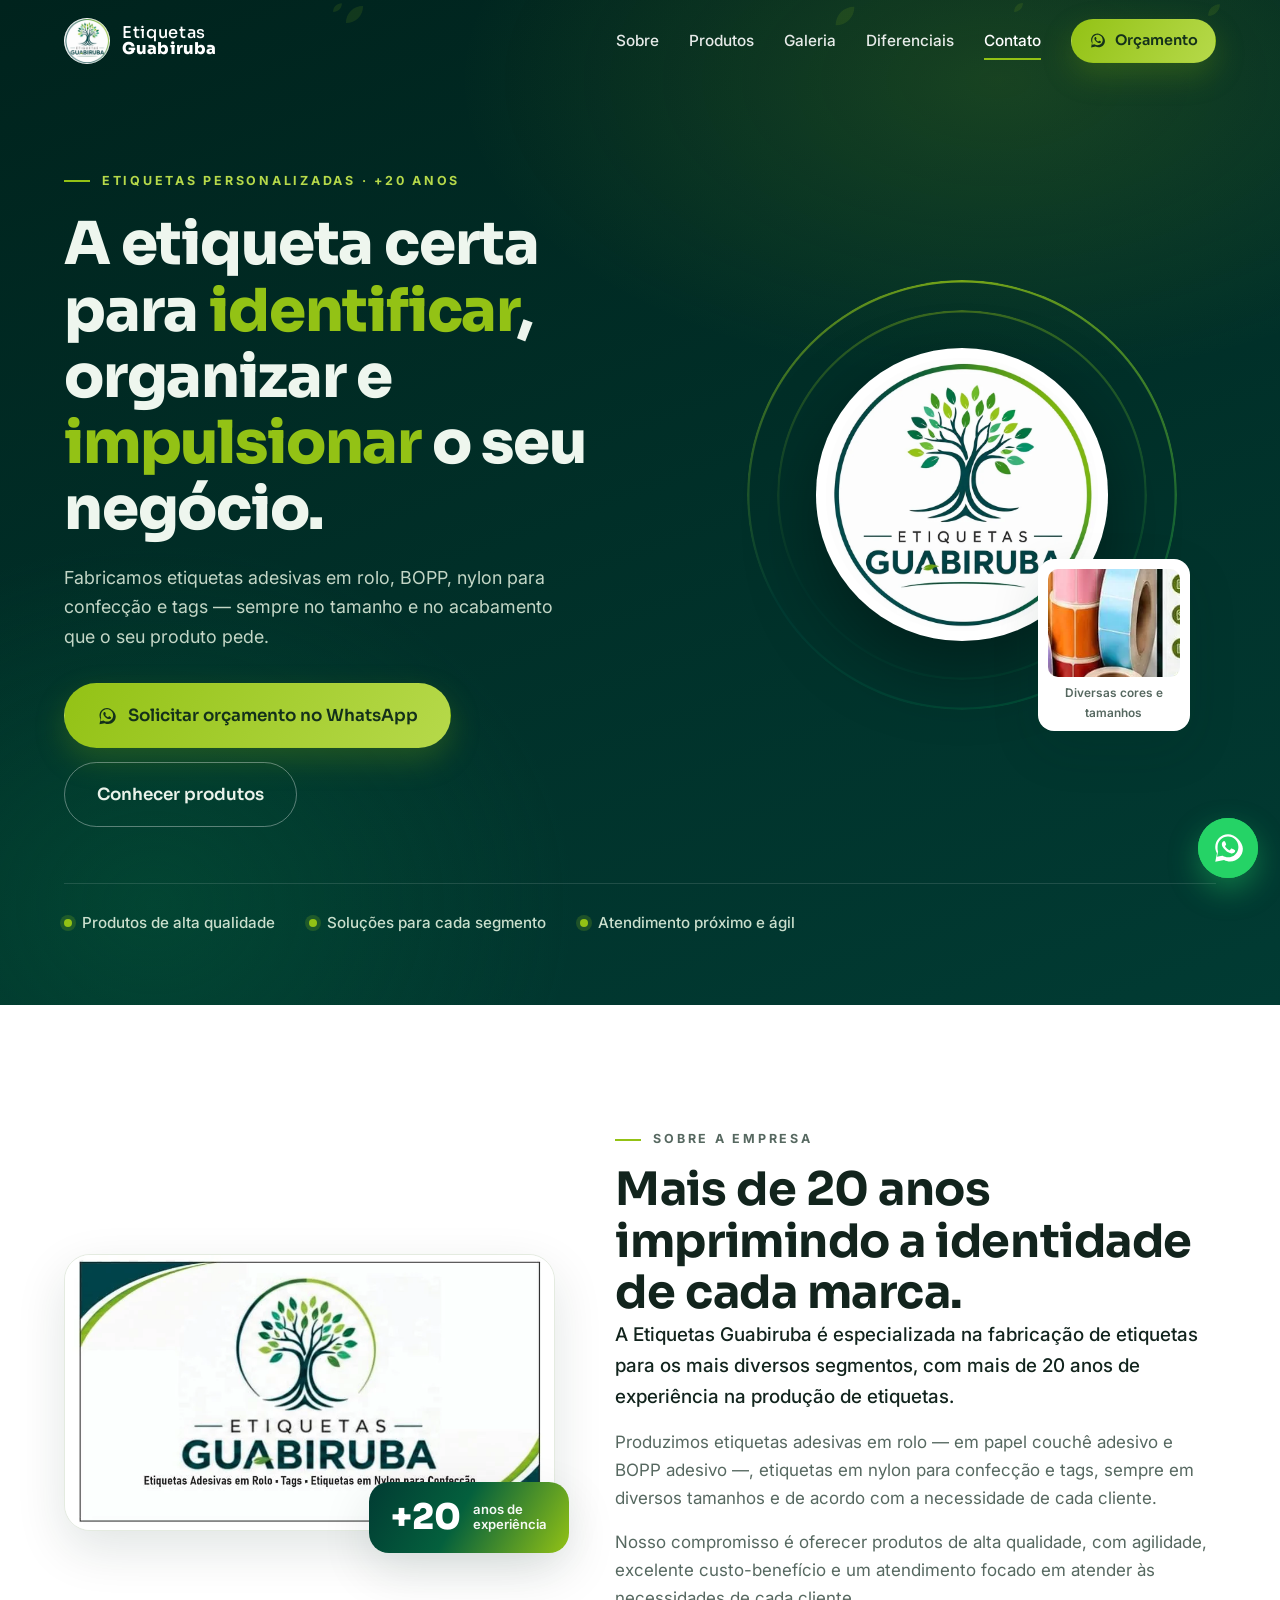
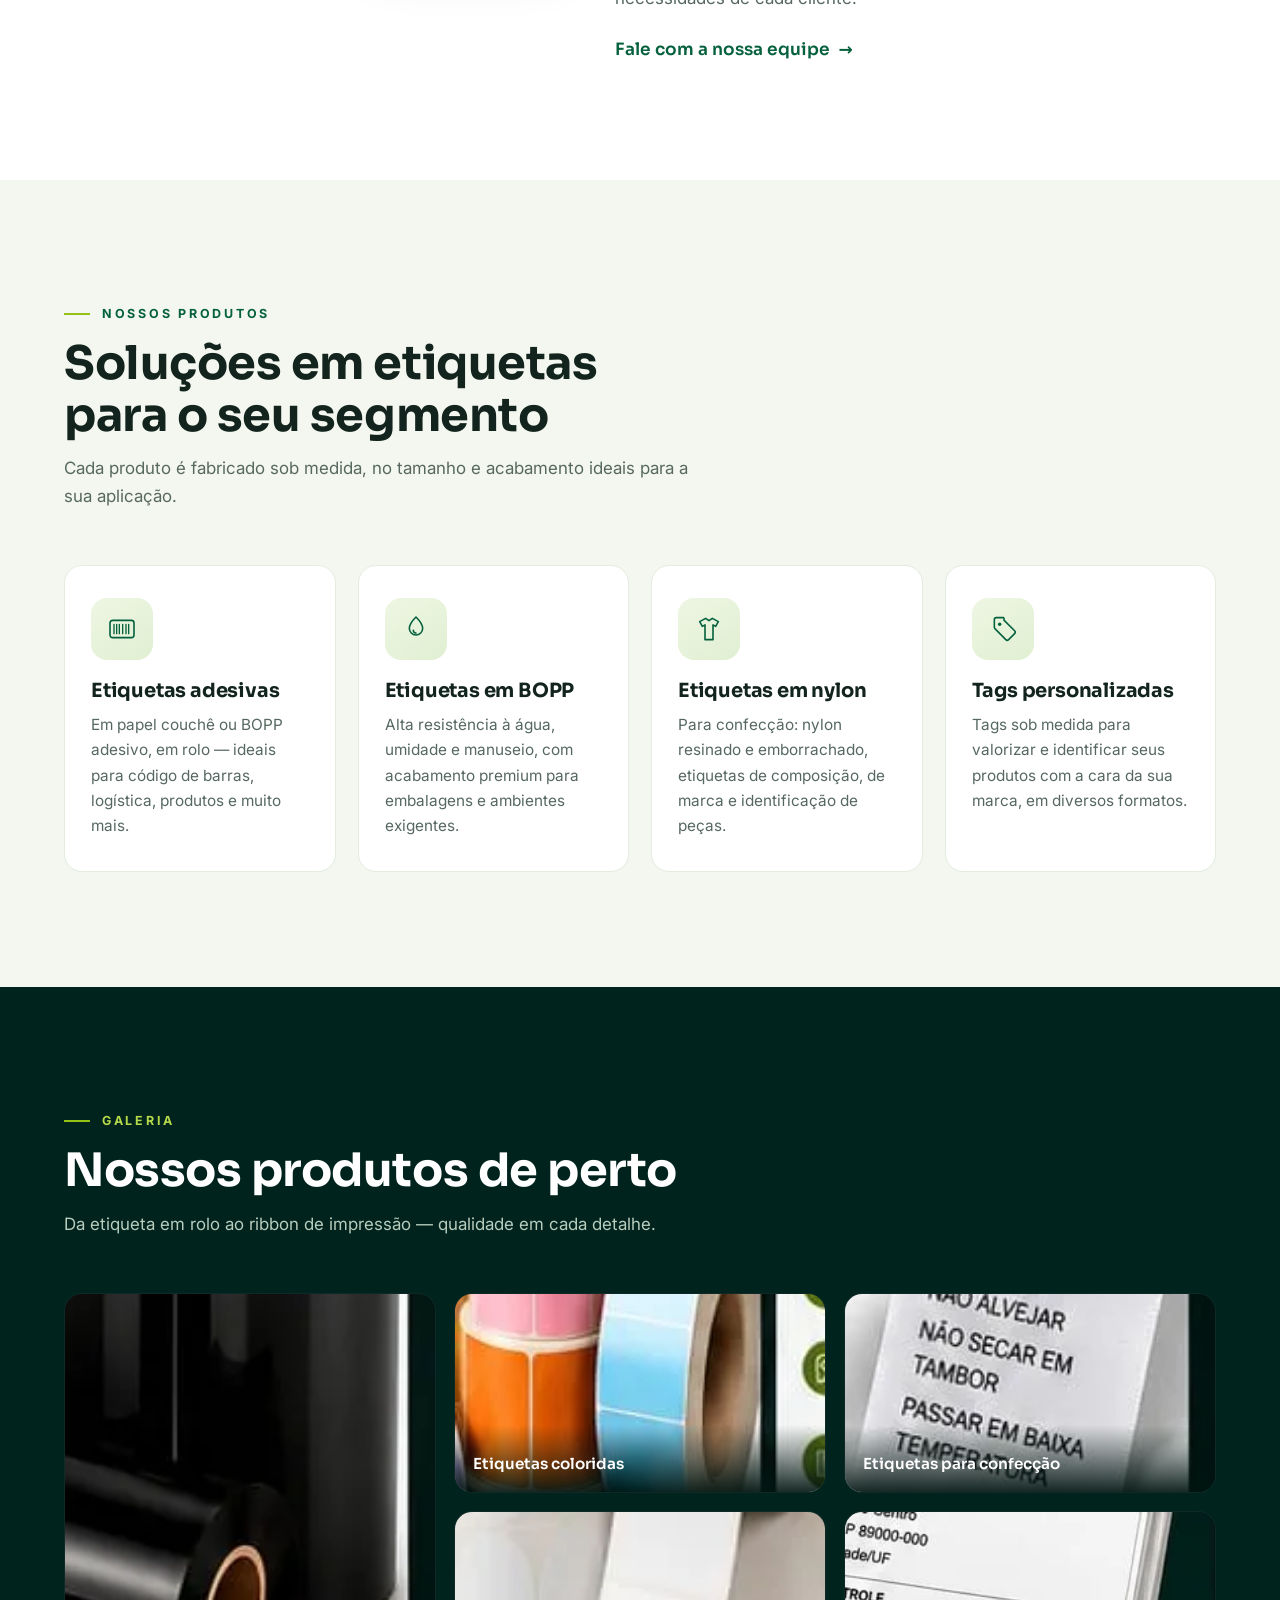
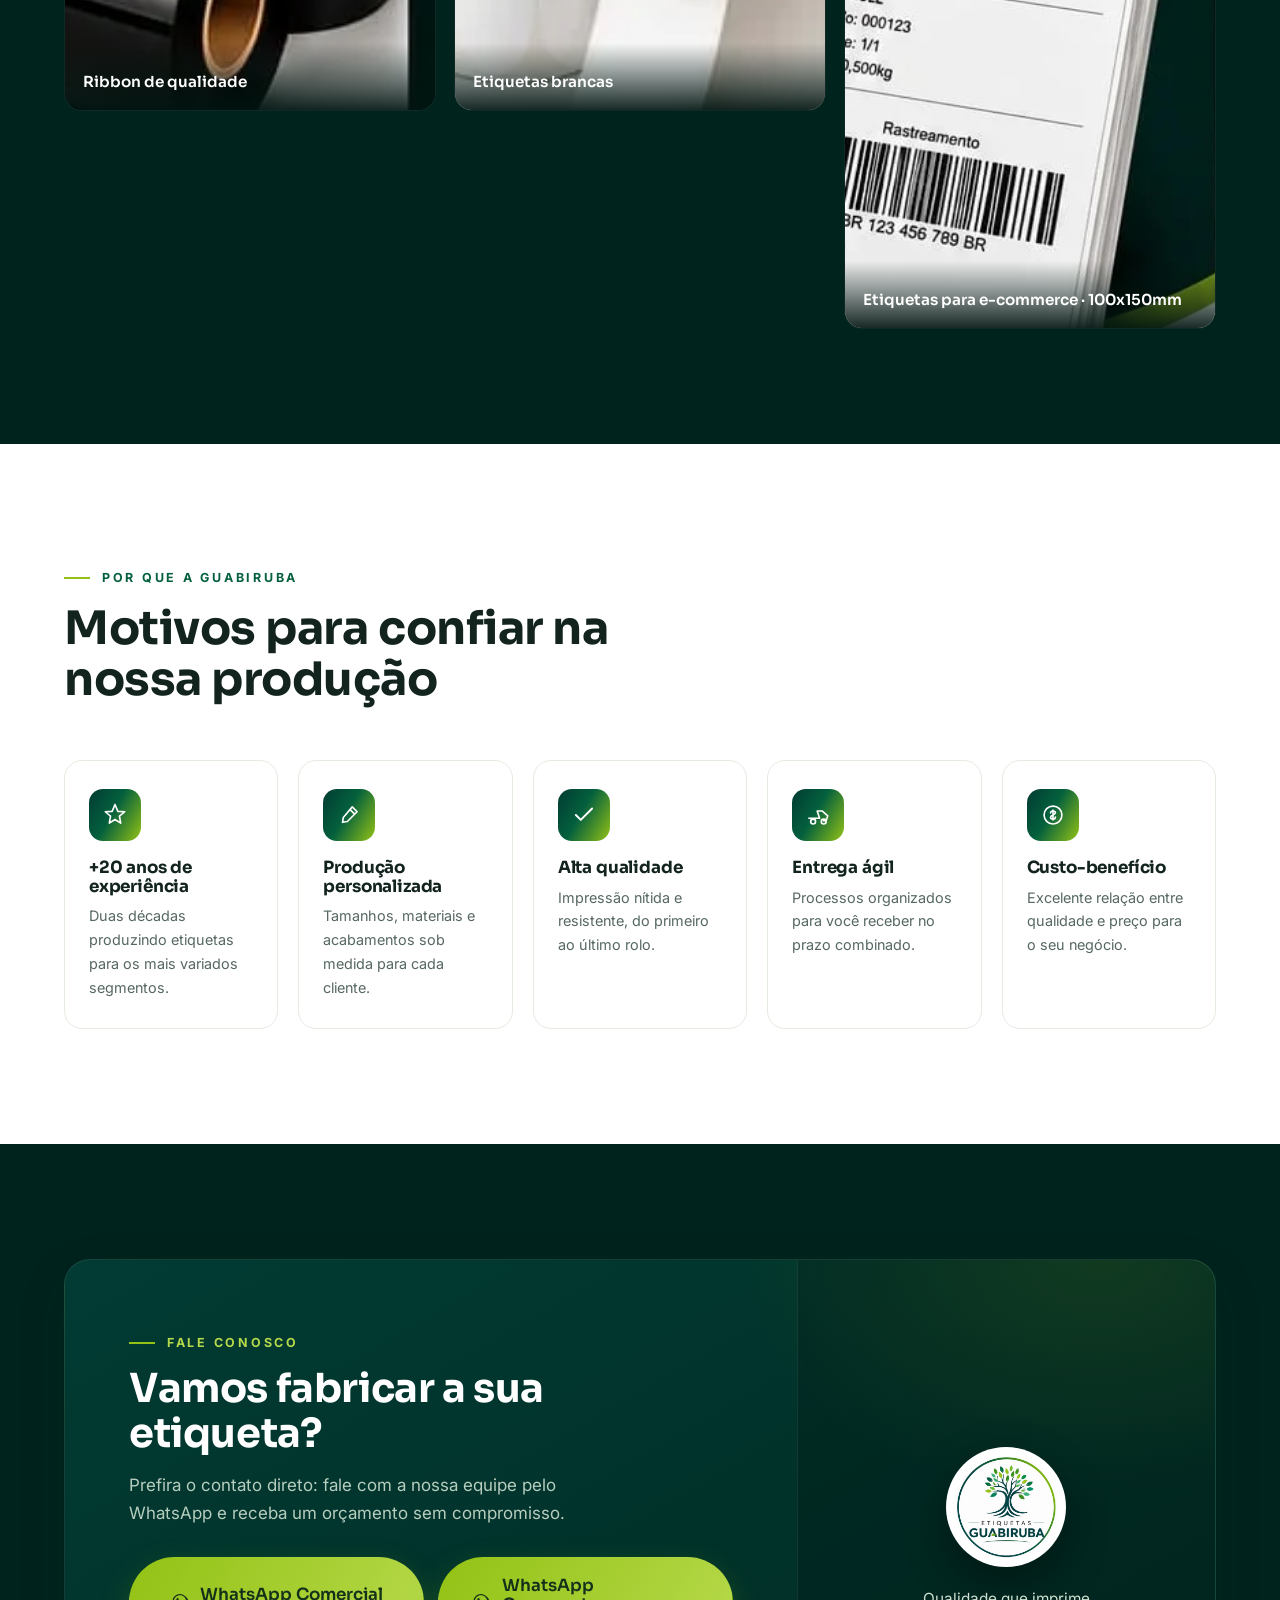
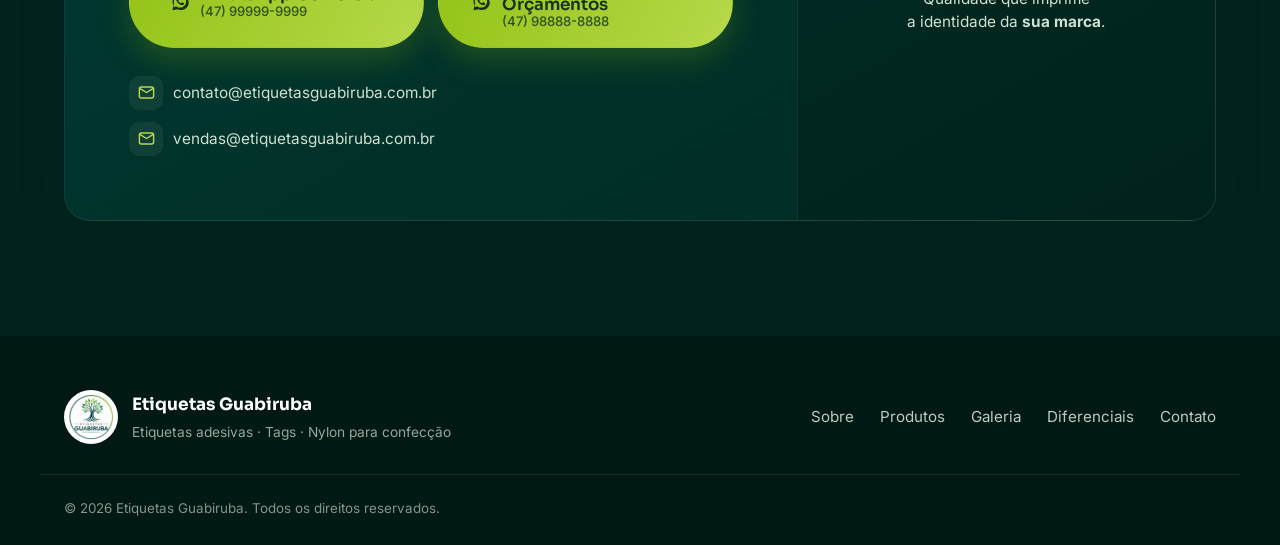
==== index.html @ 3a96522f "Add files via upload" ====
<!DOCTYPE html>
<html lang="pt-BR">
<head>
  <meta charset="UTF-8" />
  <meta name="viewport" content="width=device-width, initial-scale=1.0" />

  <!-- ===================== SEO ===================== -->
  <title>Etiquetas Guabiruba | Etiquetas Adesivas, BOPP, Nylon e Tags Personalizadas</title>
  <meta name="description" content="Fábrica de etiquetas com mais de 20 anos de experiência. Etiquetas adesivas em rolo, BOPP, nylon para confecção e tags personalizadas, sob medida para o seu segmento. Peça seu orçamento pelo WhatsApp." />
  <meta name="keywords" content="etiquetas adesivas, etiquetas em rolo, etiquetas BOPP, etiquetas em nylon, etiquetas para confecção, tags personalizadas, etiquetas personalizadas, ribbon, código de barras, etiquetas Guabiruba, Santa Catarina" />
  <meta name="author" content="Etiquetas Guabiruba" />
  <meta name="robots" content="index, follow" />
  <meta name="theme-color" content="#00231d" />

  <!-- Troque pelo domínio real ao publicar -->
  <link rel="canonical" href="https://www.etiquetasguabiruba.com.br/" />

  <!-- ===================== Favicon ===================== -->
  <link rel="icon" type="image/png" sizes="32x32" href="assets/favicon-32.png" />
  <link rel="icon" type="image/x-icon" href="assets/logo-circular.jpg" />
  <link rel="apple-touch-icon" href="assets/apple-touch-icon.png" />

  <!-- ===================== Open Graph (Facebook / WhatsApp) ===================== -->
  <meta property="og:type" content="website" />
  <meta property="og:site_name" content="Etiquetas Guabiruba" />
  <meta property="og:locale" content="pt_BR" />
  <meta property="og:url" content="https://www.etiquetasguabiruba.com.br/" />
  <meta property="og:title" content="Etiquetas Guabiruba | Etiquetas sob medida" />
  <meta property="og:description" content="Etiquetas para identificar, organizar e impulsionar o seu negócio. Mais de 20 anos de experiência." />
  <meta property="og:image" content="https://www.etiquetasguabiruba.com.br/assets/logo-circular.jpg" />
  <meta property="og:image:alt" content="Logo da Etiquetas Guabiruba" />

  <!-- ===================== Twitter Card ===================== -->
  <meta name="twitter:card" content="summary_large_image" />
  <meta name="twitter:title" content="Etiquetas Guabiruba" />
  <meta name="twitter:description" content="Etiquetas sob medida para identificar, organizar e impulsionar o seu negócio." />
  <meta name="twitter:image" content="https://www.etiquetasguabiruba.com.br/assets/logo-circular.jpg" />

  <!-- ===================== Fontes (só os pesos usados) ===================== -->
  <link rel="preconnect" href="https://fonts.googleapis.com" />
  <link rel="preconnect" href="https://fonts.gstatic.com" crossorigin />
  <link href="https://fonts.googleapis.com/css2?family=Sora:wght@500;600;700;800&family=Inter:wght@400;500;600;700&display=swap" rel="stylesheet" />

  <link rel="stylesheet" href="css/styles.css" />
</head>

<body>
  <a href="#inicio" class="skip-link">Pular para o conteúdo</a>

  <!-- ============================ CABEÇALHO ============================ -->
  <header class="site-header" id="header">
    <div class="container header__inner">
      <a href="#inicio" class="brand" aria-label="Etiquetas Guabiruba — início">
        <img src="assets/logo-circular.webp" alt="Logo da Etiquetas Guabiruba" class="brand__mark" width="46" height="46" />
        <span class="brand__name">Etiquetas<strong>Guabiruba</strong></span>
      </a>

      <nav class="nav" id="nav" aria-label="Navegação principal">
        <a href="#sobre" class="nav__link">Sobre</a>
        <a href="#produtos" class="nav__link">Produtos</a>
        <a href="#galeria" class="nav__link">Galeria</a>
        <a href="#diferenciais" class="nav__link">Diferenciais</a>
        <a href="#contato" class="nav__link">Contato</a>
        <a href="#contato" class="btn btn--sm btn--primary js-wa">
          <span class="btn__icon" aria-hidden="true"></span> Orçamento
        </a>
      </nav>

      <button class="menu-toggle" id="menuToggle" aria-label="Abrir menu" aria-expanded="false" aria-controls="nav">
        <span></span><span></span><span></span>
      </button>
    </div>
  </header>

  <div class="nav-backdrop" id="navBackdrop"></div>

  <!-- ============================ CONTEÚDO ============================ -->
  <main id="inicio">

    <!-- ---------- 1. HERO ---------- -->
    <section class="hero" aria-label="Apresentação">
      <div class="hero__leaves" id="heroLeaves" aria-hidden="true"></div>

      <div class="container hero__inner">
        <div class="hero__content reveal">
          <p class="eyebrow eyebrow--light">Etiquetas personalizadas &middot; +20 anos</p>
          <h1 class="hero__title">
            A etiqueta certa para <span class="tx-lime">identificar</span>,
            organizar e <span class="tx-lime">impulsionar</span> o seu negócio.
          </h1>
          <p class="hero__text">
            Fabricamos etiquetas adesivas em rolo, BOPP, nylon para confecção e
            tags — sempre no tamanho e no acabamento que o seu produto pede.
          </p>
          <div class="hero__actions">
            <a href="#contato" class="btn btn--primary btn--lg js-wa">
              <span class="btn__icon" aria-hidden="true"></span>
              Solicitar orçamento no WhatsApp
            </a>
            <a href="#produtos" class="btn btn--ghost btn--lg">Conhecer produtos</a>
          </div>
        </div>

        <div class="hero__visual reveal" data-reveal-delay="120">
          <div class="ring-stage">
            <span class="ring ring--1" aria-hidden="true"></span>
            <span class="ring ring--2" aria-hidden="true"></span>
            <img src="assets/logo-circular.webp" alt="Marca Etiquetas Guabiruba" class="ring-stage__logo"
                 width="800" height="800" fetchpriority="high" decoding="async" />
            <figure class="float-card">
              <img src="assets/hero-destaque.webp" alt="Rolos de etiquetas coloridas fabricadas pela Etiquetas Guabiruba"
                   width="172" height="330" decoding="async" />
              <figcaption>Diversas cores e tamanhos</figcaption>
            </figure>
          </div>
        </div>
      </div>

      <div class="container">
        <ul class="trust reveal">
          <li class="trust__item"><span class="trust__dot"></span> Produtos de alta qualidade</li>
          <li class="trust__item"><span class="trust__dot"></span> Soluções para cada segmento</li>
          <li class="trust__item"><span class="trust__dot"></span> Atendimento próximo e ágil</li>
        </ul>
      </div>
    </section>


    <!-- ---------- 2. SOBRE ---------- -->
    <section class="section section--light" id="sobre" aria-labelledby="sobre-titulo">
      <div class="container about">
        <div class="about__media reveal">
          <img src="assets/logo-horizontal.webp" alt="Etiquetas Guabiruba — etiquetas adesivas, tags e nylon para confecção"
               class="about__logo" width="855" height="480" loading="lazy" decoding="async" />
          <div class="about__badge">
            <span class="about__badge-num">+20</span>
            <span class="about__badge-label">anos de<br>experiência</span>
          </div>
        </div>

        <div class="about__content reveal" data-reveal-delay="120">
          <p class="eyebrow">Sobre a empresa</p>
          <h2 class="section__title" id="sobre-titulo">Mais de 20 anos imprimindo a identidade de cada marca.</h2>
          <p class="about__lead">
            A Etiquetas Guabiruba é especializada na fabricação de etiquetas para os
            mais diversos segmentos, com mais de 20 anos de experiência na produção de etiquetas.
          </p>
          <p>
            Produzimos etiquetas adesivas em rolo — em papel couchê adesivo e BOPP
            adesivo —, etiquetas em nylon para confecção e tags, sempre em diversos
            tamanhos e de acordo com a necessidade de cada cliente.
          </p>
          <p>
            Nosso compromisso é oferecer produtos de alta qualidade, com agilidade,
            excelente custo-benefício e um atendimento focado em atender às
            necessidades de cada cliente.
          </p>
          <a href="#contato" class="link-arrow js-wa">
            Fale com a nossa equipe <span aria-hidden="true">&rarr;</span>
          </a>
        </div>
      </div>
    </section>


    <!-- ---------- 3. PRODUTOS ---------- -->
    <section class="section section--cream" id="produtos" aria-labelledby="produtos-titulo">
      <div class="container">
        <header class="section__head reveal">
          <p class="eyebrow">Nossos produtos</p>
          <h2 class="section__title" id="produtos-titulo">Soluções em etiquetas para o seu segmento</h2>
          <p class="section__sub">Cada produto é fabricado sob medida, no tamanho e acabamento ideais para a sua aplicação.</p>
        </header>

        <div class="cards">
          <article class="card reveal">
            <div class="card__icon">
              <svg viewBox="0 0 48 48" fill="none" aria-hidden="true">
                <rect x="6" y="11" width="36" height="26" rx="4" stroke="currentColor" stroke-width="2.4"/>
                <path d="M12 17v14M16 17v14M20 17v14M25 17v14M30 17v14M34 17v14" stroke="currentColor" stroke-width="2" stroke-linecap="round"/>
              </svg>
            </div>
            <h3 class="card__title">Etiquetas adesivas</h3>
            <p class="card__text">Em papel couchê ou BOPP adesivo, em rolo — ideais para código de barras, logística, produtos e muito mais.</p>
          </article>

          <article class="card reveal" data-reveal-delay="80">
            <div class="card__icon">
              <svg viewBox="0 0 48 48" fill="none" aria-hidden="true">
                <path d="M24 6c6 6 10 11 10 17a10 10 0 1 1-20 0c0-6 4-11 10-17z" stroke="currentColor" stroke-width="2.4" stroke-linejoin="round"/>
                <path d="M20 26a4 4 0 0 0 4 4" stroke="currentColor" stroke-width="2.4" stroke-linecap="round"/>
              </svg>
            </div>
            <h3 class="card__title">Etiquetas em BOPP</h3>
            <p class="card__text">Alta resistência à água, umidade e manuseio, com acabamento premium para embalagens e ambientes exigentes.</p>
          </article>

          <article class="card reveal" data-reveal-delay="160">
            <div class="card__icon">
              <svg viewBox="0 0 48 48" fill="none" aria-hidden="true">
                <path d="M19 8l5 3.5L29 8l9 5-4 7-4-2.2V40H18V17.8L14 20l-4-7z" stroke="currentColor" stroke-width="2.4" stroke-linejoin="round"/>
              </svg>
            </div>
            <h3 class="card__title">Etiquetas em nylon</h3>
            <p class="card__text">Para confecção: nylon resinado e emborrachado, etiquetas de composição, de marca e identificação de peças.</p>
          </article>

          <article class="card reveal" data-reveal-delay="240">
            <div class="card__icon">
              <svg viewBox="0 0 48 48" fill="none" aria-hidden="true">
                <path d="M25 7H14a3 3 0 0 0-3 3v11a4 4 0 0 0 1.2 2.9l16 16a3 3 0 0 0 4.2 0l9-9a3 3 0 0 0 0-4.2l-16-16A4 4 0 0 0 25 7z" stroke="currentColor" stroke-width="2.4" stroke-linejoin="round"/>
                <circle cx="19" cy="17" r="2.6" fill="currentColor"/>
              </svg>
            </div>
            <h3 class="card__title">Tags personalizadas</h3>
            <p class="card__text">Tags sob medida para valorizar e identificar seus produtos com a cara da sua marca, em diversos formatos.</p>
          </article>
        </div>
      </div>
    </section>


    <!-- ---------- 4. GALERIA ----------
         COMO TROCAR AS FOTOS: basta substituir os arquivos
         assets/galeria-1.webp ... galeria-5.webp mantendo o MESMO nome.
         Proporção recomendada ~4:5, mínimo 800px de largura. Nenhuma
         alteração de código é necessária. -->
    <section class="section section--dark" id="galeria" aria-labelledby="galeria-titulo">
      <div class="container">
        <header class="section__head section__head--light reveal">
          <p class="eyebrow eyebrow--light">Galeria</p>
          <h2 class="section__title" id="galeria-titulo">Nossos produtos de perto</h2>
          <p class="section__sub section__sub--light">Da etiqueta em rolo ao ribbon de impressão — qualidade em cada detalhe.</p>
        </header>

        <div class="gallery">
          <figure class="gallery__item gallery__item--tall reveal">
            <img src="assets/galeria-1.webp" alt="Ribbon de qualidade para impressão de etiquetas" loading="lazy" decoding="async" />
            <figcaption class="gallery__cap">Ribbon de qualidade</figcaption>
          </figure>
          <figure class="gallery__item reveal" data-reveal-delay="80">
            <img src="assets/galeria-2.webp" alt="Rolos de etiquetas adesivas coloridas" loading="lazy" decoding="async" />
            <figcaption class="gallery__cap">Etiquetas coloridas</figcaption>
          </figure>
          <figure class="gallery__item reveal" data-reveal-delay="160">
            <img src="assets/galeria-3.webp" alt="Etiqueta em nylon para confecção com instruções de lavagem" loading="lazy" decoding="async" />
            <figcaption class="gallery__cap">Etiquetas para confecção</figcaption>
          </figure>
          <figure class="gallery__item reveal" data-reveal-delay="80">
            <img src="assets/galeria-4.webp" alt="Rolos de etiquetas adesivas brancas" loading="lazy" decoding="async" />
            <figcaption class="gallery__cap">Etiquetas brancas</figcaption>
          </figure>
          <figure class="gallery__item gallery__item--tall reveal" data-reveal-delay="160">
            <img src="assets/galeria-5.webp" alt="Etiqueta 100x150mm para e-commerce com código de barras" loading="lazy" decoding="async" />
            <figcaption class="gallery__cap">Etiquetas para e-commerce &middot; 100x150mm</figcaption>
          </figure>
        </div>
      </div>
    </section>


    <!-- ---------- 5. DIFERENCIAIS ---------- -->
    <section class="section section--light" id="diferenciais" aria-labelledby="dif-titulo">
      <div class="container">
        <header class="section__head reveal">
          <p class="eyebrow">Por que a Guabiruba</p>
          <h2 class="section__title" id="dif-titulo">Motivos para confiar na nossa produção</h2>
        </header>

        <div class="feats">
          <div class="feat reveal">
            <div class="feat__icon"><svg viewBox="0 0 32 32" fill="none" aria-hidden="true"><path d="M16 3l3.5 8.5L28 12l-6.5 5.5L23 26l-7-4.5L9 26l1.5-8.5L4 12l8.5-.5z" stroke="currentColor" stroke-width="2" stroke-linejoin="round"/></svg></div>
            <h3 class="feat__title">+20 anos de experiência</h3>
            <p class="feat__text">Duas décadas produzindo etiquetas para os mais variados segmentos.</p>
          </div>
          <div class="feat reveal" data-reveal-delay="70">
            <div class="feat__icon"><svg viewBox="0 0 32 32" fill="none" aria-hidden="true"><path d="M20 6l6 6-12 12-6 1 1-6z" stroke="currentColor" stroke-width="2" stroke-linejoin="round"/><path d="M17 9l6 6" stroke="currentColor" stroke-width="2"/></svg></div>
            <h3 class="feat__title">Produção personalizada</h3>
            <p class="feat__text">Tamanhos, materiais e acabamentos sob medida para cada cliente.</p>
          </div>
          <div class="feat reveal" data-reveal-delay="140">
            <div class="feat__icon"><svg viewBox="0 0 32 32" fill="none" aria-hidden="true"><path d="M6 16l6 6L26 8" stroke="currentColor" stroke-width="2.4" stroke-linecap="round" stroke-linejoin="round"/></svg></div>
            <h3 class="feat__title">Alta qualidade</h3>
            <p class="feat__text">Impressão nítida e resistente, do primeiro ao último rolo.</p>
          </div>
          <div class="feat reveal" data-reveal-delay="70">
            <div class="feat__icon"><svg viewBox="0 0 32 32" fill="none" aria-hidden="true"><path d="M4 20h14l-3-9h6l7 6-2 6h-4" stroke="currentColor" stroke-width="2" stroke-linejoin="round"/><circle cx="10" cy="24" r="3" stroke="currentColor" stroke-width="2"/><circle cx="23" cy="24" r="3" stroke="currentColor" stroke-width="2"/></svg></div>
            <h3 class="feat__title">Entrega ágil</h3>
            <p class="feat__text">Processos organizados para você receber no prazo combinado.</p>
          </div>
          <div class="feat reveal" data-reveal-delay="140">
            <div class="feat__icon"><svg viewBox="0 0 32 32" fill="none" aria-hidden="true"><circle cx="16" cy="16" r="11" stroke="currentColor" stroke-width="2"/><path d="M16 10v12M13 13.5c0-1.4 1.3-2.5 3-2.5s3 1 3 2.3c0 1.4-1.3 2-3 2.7s-3 1.3-3 2.7 1.3 2.3 3 2.3 3-1.1 3-2.5" stroke="currentColor" stroke-width="2" stroke-linecap="round"/></svg></div>
            <h3 class="feat__title">Custo-benefício</h3>
            <p class="feat__text">Excelente relação entre qualidade e preço para o seu negócio.</p>
          </div>
        </div>
      </div>
    </section>


    <!-- ---------- 6. CONTATO ---------- -->
    <section class="section section--dark contact" id="contato" aria-labelledby="contato-titulo">
      <div class="container">
        <div class="contact__card reveal">
          <div class="contact__text">
            <p class="eyebrow eyebrow--light">Fale conosco</p>
            <h2 class="contact__title" id="contato-titulo">Vamos fabricar a sua etiqueta?</h2>
            <p class="contact__lead">
              Prefira o contato direto: fale com a nossa equipe pelo WhatsApp e
              receba um orçamento sem compromisso.
            </p>

            <!-- Dois números de WhatsApp (preenchidos pelo js/script.js) -->
            <div class="contact__wa">
              <a href="#" class="btn btn--primary btn--lg js-wa-num" data-wa-index="0">
                <span class="btn__icon" aria-hidden="true"></span>
                <span class="btn__stack">
                  <span class="js-wa-label">WhatsApp</span>
                  <small class="js-wa-number"></small>
                </span>
              </a>
              <a href="#" class="btn btn--primary btn--lg js-wa-num" data-wa-index="1">
                <span class="btn__icon" aria-hidden="true"></span>
                <span class="btn__stack">
                  <span class="js-wa-label">WhatsApp</span>
                  <small class="js-wa-number"></small>
                </span>
              </a>
            </div>

            <!-- Dois e-mails (preenchidos pelo js/script.js) -->
            <ul class="contact__list">
              <li>
                <span class="contact__list-ic" aria-hidden="true">
                  <svg viewBox="0 0 24 24" fill="none"><path d="M4 7l8 5 8-5" stroke="currentColor" stroke-width="1.8" stroke-linecap="round"/><rect x="3" y="5" width="18" height="14" rx="2.5" stroke="currentColor" stroke-width="1.8"/></svg>
                </span>
                <a href="#" class="js-email" data-email-index="0">e-mail</a>
              </li>
              <li>
                <span class="contact__list-ic" aria-hidden="true">
                  <svg viewBox="0 0 24 24" fill="none"><path d="M4 7l8 5 8-5" stroke="currentColor" stroke-width="1.8" stroke-linecap="round"/><rect x="3" y="5" width="18" height="14" rx="2.5" stroke="currentColor" stroke-width="1.8"/></svg>
                </span>
                <a href="#" class="js-email" data-email-index="1">e-mail</a>
              </li>
            </ul>
          </div>

          <div class="contact__aside">
            <img src="assets/logo-circular.webp" alt="Logo da Etiquetas Guabiruba" class="contact__logo" width="120" height="120" loading="lazy" decoding="async" />
            <p class="contact__aside-tag">Qualidade que imprime<br>a identidade da <strong>sua marca</strong>.</p>
          </div>
        </div>
      </div>
    </section>
  </main>


  <!-- ============================ RODAPÉ ============================ -->
  <footer class="footer">
    <div class="container footer__inner">
      <div class="footer__brand">
        <img src="assets/logo-circular.webp" alt="Logo da Etiquetas Guabiruba" class="footer__mark" width="54" height="54" loading="lazy" decoding="async" />
        <div>
          <p class="footer__name">Etiquetas Guabiruba</p>
          <p class="footer__tag">Etiquetas adesivas &middot; Tags &middot; Nylon para confecção</p>
        </div>
      </div>
      <nav class="footer__nav" aria-label="Navegação do rodapé">
        <a href="#sobre">Sobre</a>
        <a href="#produtos">Produtos</a>
        <a href="#galeria">Galeria</a>
        <a href="#diferenciais">Diferenciais</a>
        <a href="#contato">Contato</a>
      </nav>
    </div>
    <div class="container footer__bottom">
      <p>&copy; <span id="year"></span> Etiquetas Guabiruba. Todos os direitos reservados.</p>
    </div>
  </footer>

  <!-- Botão flutuante do WhatsApp (número principal) -->
  <a href="#" class="wa-float js-wa" aria-label="Falar no WhatsApp">
    <svg viewBox="0 0 32 32" fill="currentColor" aria-hidden="true"><path d="M16 3C9.4 3 4 8.4 4 15c0 2.1.6 4.1 1.6 5.9L4 29l8.3-1.6c1.7.9 3.6 1.4 5.7 1.4 6.6 0 12-5.4 12-12S22.6 3 16 3zm0 21.8c-1.8 0-3.5-.5-5-1.4l-.4-.2-4.9 1 1-4.8-.2-.4A9.8 9.8 0 0 1 6.2 15C6.2 9.6 10.6 5.2 16 5.2S25.8 9.6 25.8 15 21.4 24.8 16 24.8zm5.6-7.3c-.3-.2-1.8-.9-2.1-1s-.5-.2-.7.2-.8 1-.9 1.2-.3.2-.6.1a8 8 0 0 1-2.4-1.5 9 9 0 0 1-1.6-2c-.2-.3 0-.5.1-.7l.5-.5.3-.5c.1-.2 0-.4 0-.5l-.9-2.2c-.2-.6-.5-.5-.7-.5h-.6c-.2 0-.5.1-.8.4-.3.3-1 1-1 2.5s1.1 2.9 1.2 3.1c.2.2 2.2 3.4 5.4 4.7.7.3 1.3.5 1.8.6.7.2 1.4.2 1.9.1.6-.1 1.8-.7 2-1.4.3-.7.3-1.3.2-1.4-.1-.2-.3-.2-.6-.4z"/></svg>
  </a>

  <!-- ===================== Dados estruturados (SEO) ===================== -->
  <script type="application/ld+json">
  {
    "@context": "https://schema.org",
    "@type": "LocalBusiness",
    "name": "Etiquetas Guabiruba",
    "description": "Fabricação de etiquetas adesivas em rolo, BOPP, nylon para confecção e tags personalizadas, com mais de 20 anos de experiência.",
    "image": "https://www.etiquetasguabiruba.com.br/assets/logo-circular.jpg",
    "url": "https://www.etiquetasguabiruba.com.br/",
    "telephone": "+5547999999999",
    "priceRange": "$$",
    "address": {
      "@type": "PostalAddress",
      "addressLocality": "Guabiruba",
      "addressRegion": "SC",
      "addressCountry": "BR"
    }
  }
  </script>

  <script src="js/script.js" defer></script>
</body>
</html>
---- css/styles.css ----
/* =========================================================================
   ETIQUETAS GUABIRUBA — Folha de estilos (versão final)
   Paleta e tipografia derivadas do logo (árvore + anel verde→lime).

   Sumário:
     1. Tokens            5. Hero            9. Diferenciais
     2. Base / reset      6. Sobre          10. Contato
     3. Utilitários       7. Produtos       11. Rodapé + WhatsApp
     4. Cabeçalho         8. Galeria        12. Responsivo + a11y
   ========================================================================= */

/* ============================ 1. TOKENS ============================ */
:root {
  --forest: #00231d;
  --pine:   #013b33;
  --green:  #04603d;
  --lime:   #93c215;
  --lime-2: #b6d94a;

  --cream:  #f4f7ef;
  --paper:  #ffffff;
  --ink:    #12241d;
  --muted:  #566860;
  --line:   #e4ebe0;

  --grad-brand: linear-gradient(120deg, var(--pine) 0%, var(--green) 45%, var(--lime) 100%);
  --grad-lime:  linear-gradient(120deg, var(--lime) 0%, var(--lime-2) 100%);

  --font-display: "Sora", system-ui, sans-serif;
  --font-body: "Inter", system-ui, sans-serif;

  --container: 1200px;
  --header-h: 88px;
  --radius: 18px;
  --radius-lg: 26px;
  --shadow-sm: 0 4px 18px rgba(16, 40, 32, .07);
  --shadow-md: 0 18px 50px rgba(12, 38, 30, .12);
  --shadow-lime: 0 12px 30px rgba(107, 156, 12, .3);
  --ease: cubic-bezier(.22, 1, .36, 1);
}

/* ============================ 2. BASE / RESET ============================ */
*, *::before, *::after { box-sizing: border-box; }

html {
  scroll-behavior: smooth;
  scroll-padding-top: var(--header-h);
  -webkit-text-size-adjust: 100%;
}

body {
  margin: 0;
  font-family: var(--font-body);
  color: var(--ink);
  background: var(--paper);
  line-height: 1.65;
  font-size: 17px;
  -webkit-font-smoothing: antialiased;
  overflow-x: hidden;
}
body.no-scroll { overflow: hidden; }

img { max-width: 100%; display: block; }
a { color: inherit; text-decoration: none; }
ul { margin: 0; padding: 0; list-style: none; }
h1, h2, h3 { font-family: var(--font-display); line-height: 1.12; margin: 0; font-weight: 700; letter-spacing: -0.01em; }
p { margin: 0 0 1rem; }

.skip-link {
  position: absolute; left: -9999px; top: 0; z-index: 200;
  background: var(--lime); color: #12311a; font-weight: 700;
  padding: 10px 18px; border-radius: 0 0 10px 0;
}
.skip-link:focus { left: 0; }

/* ============================ 3. UTILITÁRIOS ============================ */
.container { width: 100%; max-width: var(--container); margin-inline: auto; padding-inline: 24px; }

.eyebrow {
  font-family: var(--font-body); font-weight: 700; font-size: .78rem;
  letter-spacing: .22em; text-transform: uppercase; color: var(--green);
  margin: 0 0 14px; display: inline-flex; align-items: center; gap: 12px;
}
.eyebrow::before { content: ""; width: 26px; height: 2px; background: var(--lime); display: inline-block; }
.eyebrow--light { color: var(--lime-2); }

.tx-lime { color: var(--lime); }

.section { padding: clamp(64px, 9vw, 118px) 0; position: relative; }
.section--light { background: var(--paper); }
.section--cream { background: var(--cream); }
.section--dark  { background: var(--forest); color: #eaf3ea; }

.section__head { max-width: 640px; margin-bottom: 54px; }
.section__head--light { color: #eaf3ea; }
.section__title { font-size: clamp(1.8rem, 3.6vw, 2.9rem); font-weight: 700; }
.section--dark .section__title { color: #fff; }
.section__sub { color: var(--muted); font-size: 1.06rem; margin-top: 14px; }
.section__sub--light { color: #b7cdbe; }

/* Botões */
.btn {
  --pad-y: .85em; --pad-x: 1.5em;
  display: inline-flex; align-items: center; gap: .65em;
  font-family: var(--font-display); font-weight: 600; font-size: .98rem;
  padding: var(--pad-y) var(--pad-x); border-radius: 999px;
  border: 1.5px solid transparent; cursor: pointer;
  transition: transform .3s var(--ease), box-shadow .3s var(--ease),
              background .3s var(--ease), color .3s var(--ease), border-color .3s var(--ease);
}
.btn--lg { --pad-y: 1.05em; --pad-x: 1.9em; font-size: 1.05rem; }
.btn--sm { --pad-y: .6em; --pad-x: 1.15em; font-size: .9rem; }

.btn--primary { background: var(--grad-lime); color: #14311a; box-shadow: var(--shadow-lime); }
.btn--primary:hover { transform: translateY(-2px); box-shadow: 0 16px 34px rgba(107,156,12,.4); }

.btn--ghost { background: transparent; color: #eaf3ea; border-color: rgba(255,255,255,.35); }
.btn--ghost:hover { border-color: var(--lime-2); color: #fff; transform: translateY(-2px); }

/* Texto em duas linhas dentro do botão (rótulo + número) */
.btn__stack { display: flex; flex-direction: column; align-items: flex-start; line-height: 1.15; text-align: left; }
.btn__stack .js-wa-number { font-family: var(--font-body); font-weight: 500; font-size: .78em; opacity: .8; }

/* Ícone do WhatsApp via máscara (herda a cor do texto do botão) */
.btn__icon {
  width: 1.2em; height: 1.2em; flex: none; background: currentColor;
  -webkit-mask: url("data:image/svg+xml,%3Csvg xmlns='http://www.w3.org/2000/svg' viewBox='0 0 32 32'%3E%3Cpath d='M16 3C9.4 3 4 8.4 4 15c0 2.1.6 4.1 1.6 5.9L4 29l8.3-1.6c1.7.9 3.6 1.4 5.7 1.4 6.6 0 12-5.4 12-12S22.6 3 16 3zm0 21.8c-1.8 0-3.5-.5-5-1.4l-.4-.2-4.9 1 1-4.8-.2-.4A9.8 9.8 0 0 1 6.2 15C6.2 9.6 10.6 5.2 16 5.2S25.8 9.6 25.8 15 21.4 24.8 16 24.8zm5.6-7.3c-.3-.2-1.8-.9-2.1-1s-.5-.2-.7.2-.8 1-.9 1.2-.3.2-.6.1a8 8 0 0 1-2.4-1.5 9 9 0 0 1-1.6-2c-.2-.3 0-.5.1-.7l.5-.6c.1-.2.1-.3.2-.5s0-.4 0-.5l-.9-2.2c-.2-.6-.5-.5-.7-.5h-.6c-.2 0-.5.1-.8.4-.3.3-1 1-1 2.5s1.1 2.9 1.2 3.1c.2.2 2.2 3.4 5.4 4.7.7.3 1.3.5 1.8.6.7.2 1.4.2 1.9.1.6-.1 1.8-.7 2-1.4.3-.7.3-1.3.2-1.4z'/%3E%3C/svg%3E") center/contain no-repeat;
          mask: url("data:image/svg+xml,%3Csvg xmlns='http://www.w3.org/2000/svg' viewBox='0 0 32 32'%3E%3Cpath d='M16 3C9.4 3 4 8.4 4 15c0 2.1.6 4.1 1.6 5.9L4 29l8.3-1.6c1.7.9 3.6 1.4 5.7 1.4 6.6 0 12-5.4 12-12S22.6 3 16 3zm0 21.8c-1.8 0-3.5-.5-5-1.4l-.4-.2-4.9 1 1-4.8-.2-.4A9.8 9.8 0 0 1 6.2 15C6.2 9.6 10.6 5.2 16 5.2S25.8 9.6 25.8 15 21.4 24.8 16 24.8zm5.6-7.3c-.3-.2-1.8-.9-2.1-1s-.5-.2-.7.2-.8 1-.9 1.2-.3.2-.6.1a8 8 0 0 1-2.4-1.5 9 9 0 0 1-1.6-2c-.2-.3 0-.5.1-.7l.5-.6c.1-.2.1-.3.2-.5s0-.4 0-.5l-.9-2.2c-.2-.6-.5-.5-.7-.5h-.6c-.2 0-.5.1-.8.4-.3.3-1 1-1 2.5s1.1 2.9 1.2 3.1c.2.2 2.2 3.4 5.4 4.7.7.3 1.3.5 1.8.6.7.2 1.4.2 1.9.1.6-.1 1.8-.7 2-1.4.3-.7.3-1.3.2-1.4z'/%3E%3C/svg%3E") center/contain no-repeat;
}

.link-arrow { display: inline-flex; align-items: center; gap: 8px; font-family: var(--font-display); font-weight: 600; color: var(--green); margin-top: 8px; }
.link-arrow span { transition: transform .3s var(--ease); }
.link-arrow:hover span { transform: translateX(4px); }

/* Revelação ao rolar (discreta) */
.reveal { opacity: 0; transform: translateY(18px); transition: opacity .6s var(--ease), transform .6s var(--ease); }
.reveal.is-visible { opacity: 1; transform: none; }

/* ============================ 4. CABEÇALHO ============================ */
.site-header {
  position: fixed; inset: 0 0 auto 0; z-index: 100; padding: 18px 0;
  transition: background .4s var(--ease), padding .4s var(--ease), box-shadow .4s var(--ease);
}
.site-header.is-scrolled { background: rgba(255,255,255,.92); backdrop-filter: blur(12px); padding: 10px 0; box-shadow: 0 6px 24px rgba(12,38,30,.08); }
.header__inner { display: flex; align-items: center; justify-content: space-between; gap: 20px; }

.brand { display: inline-flex; align-items: center; gap: 12px; }
.brand__mark { width: 46px; height: 46px; border-radius: 50%; }
.brand__name { font-family: var(--font-display); font-weight: 500; font-size: 1.02rem; letter-spacing: .04em; color: #fff; line-height: 1; display: flex; flex-direction: column; }
.brand__name strong { font-weight: 800; letter-spacing: .01em; }
.is-scrolled .brand__name { color: var(--ink); }

.nav { display: flex; align-items: center; gap: 30px; }
.nav__link { font-weight: 500; font-size: .96rem; color: rgba(255,255,255,.9); position: relative; transition: color .25s var(--ease); }
.nav__link::after { content: ""; position: absolute; left: 0; bottom: -6px; width: 0; height: 2px; background: var(--lime); transition: width .3s var(--ease); }
.nav__link:hover::after, .nav__link.is-active::after { width: 100%; }
.nav__link.is-active { color: #fff; }
.is-scrolled .nav__link { color: var(--muted); }
.is-scrolled .nav__link:hover, .is-scrolled .nav__link.is-active { color: var(--green); }

.menu-toggle { display: none; width: 46px; height: 46px; border: 0; background: transparent; cursor: pointer; flex-direction: column; justify-content: center; gap: 6px; padding: 0; z-index: 110; }
.menu-toggle span { width: 26px; height: 2.5px; background: #fff; margin-inline: auto; border-radius: 2px; transition: transform .35s var(--ease), opacity .25s var(--ease), background .3s; }
.is-scrolled .menu-toggle span { background: var(--ink); }

.nav-backdrop {
  position: fixed; inset: 0; z-index: 98; background: rgba(0,18,14,.55); backdrop-filter: blur(2px);
  opacity: 0; visibility: hidden; transition: opacity .35s var(--ease), visibility .35s var(--ease);
}
.nav-backdrop.is-open { opacity: 1; visibility: visible; }

/* ============================ 5. HERO ============================ */
.hero {
  position: relative;
  background:
    radial-gradient(900px 500px at 78% 8%, rgba(147,194,21,.16), transparent 60%),
    radial-gradient(700px 600px at 12% 90%, rgba(4,96,61,.4), transparent 60%),
    linear-gradient(160deg, var(--forest) 0%, var(--pine) 100%);
  color: #eef6ee; padding: clamp(130px, 18vh, 190px) 0 70px; overflow: hidden;
}
.hero__inner { display: grid; grid-template-columns: 1.08fr .92fr; gap: 48px; align-items: center; }
.hero__title { font-size: clamp(2rem, 5vw, 3.7rem); font-weight: 800; letter-spacing: -0.02em; margin: 6px 0 20px; max-width: 15ch; overflow-wrap: break-word; hyphens: auto; }
.hero__text { color: #c3d6c6; font-size: 1.12rem; max-width: 46ch; margin-bottom: 32px; }
.hero__actions { display: flex; flex-wrap: wrap; gap: 14px; }

.hero__visual { display: flex; justify-content: center; position: relative; }
.ring-stage { position: relative; width: min(430px, 82vw); aspect-ratio: 1; display: grid; place-items: center; }
.ring-stage__logo { width: 68%; height: 68%; object-fit: contain; border-radius: 50%; background: #fff; padding: 10px; box-shadow: 0 30px 70px rgba(0,0,0,.35); position: relative; z-index: 2; }
.ring {
  position: absolute; border-radius: 50%; inset: 0;
  background: conic-gradient(from 0deg, var(--lime), var(--green), var(--pine), var(--lime));
  -webkit-mask: radial-gradient(farthest-side, transparent calc(100% - 3px), #000 calc(100% - 2px));
          mask: radial-gradient(farthest-side, transparent calc(100% - 3px), #000 calc(100% - 2px));
  animation: spin 22s linear infinite; opacity: .8;
}
.ring--2 { inset: 7%; opacity: .4; animation-duration: 30s; animation-direction: reverse; }
@keyframes spin { to { transform: rotate(360deg); } }

.float-card { position: absolute; right: -3%; bottom: -5%; z-index: 3; width: 152px; margin: 0; background: #fff; border-radius: 16px; padding: 10px 10px 8px; box-shadow: var(--shadow-md); animation: floaty 7s ease-in-out infinite; }
.float-card img { border-radius: 10px; height: 108px; width: 100%; object-fit: cover; }
.float-card figcaption { font-size: .74rem; color: var(--muted); text-align: center; margin-top: 7px; font-weight: 600; }
@keyframes floaty { 0%,100% { transform: translateY(0); } 50% { transform: translateY(-7px); } }

.hero__leaves { position: absolute; inset: 0; pointer-events: none; }
.leaf {
  position: absolute; width: 20px; height: 20px; opacity: .12; background: var(--lime);
  -webkit-mask: url("data:image/svg+xml,%3Csvg xmlns='http://www.w3.org/2000/svg' viewBox='0 0 24 24'%3E%3Cpath d='M5 19c0-8 6-14 14-14 0 8-6 14-14 14zm0 0C8 12 12 9 18 7'/%3E%3C/svg%3E") center/contain no-repeat;
          mask: url("data:image/svg+xml,%3Csvg xmlns='http://www.w3.org/2000/svg' viewBox='0 0 24 24'%3E%3Cpath d='M5 19c0-8 6-14 14-14 0 8-6 14-14 14zm0 0C8 12 12 9 18 7'/%3E%3C/svg%3E") center/contain no-repeat;
  animation: drift linear infinite;
}
@keyframes drift {
  0% { transform: translateY(-10vh) translateX(0) rotate(0deg); opacity: 0; }
  12% { opacity: .14; } 88% { opacity: .14; }
  100% { transform: translateY(110vh) translateX(30px) rotate(180deg); opacity: 0; }
}

.trust { display: flex; flex-wrap: wrap; gap: 14px 34px; margin-top: 56px; padding-top: 26px; border-top: 1px solid rgba(255,255,255,.12); }
.trust__item { display: flex; align-items: center; gap: 10px; font-size: .95rem; color: #cadfcd; font-weight: 500; }
.trust__dot { width: 8px; height: 8px; border-radius: 50%; background: var(--lime); flex: none; box-shadow: 0 0 0 4px rgba(147,194,21,.2); }

/* ============================ 6. SOBRE ============================ */
.about { display: grid; grid-template-columns: .9fr 1.1fr; gap: 60px; align-items: center; }
.about__media { position: relative; }
.about__logo { border-radius: var(--radius-lg); box-shadow: var(--shadow-md); border: 1px solid var(--line); background: #fff; width: 100%; height: auto; }
.about__badge { position: absolute; right: -14px; bottom: -22px; background: var(--grad-brand); color: #fff; border-radius: 20px; padding: 18px 22px; display: flex; align-items: center; gap: 12px; box-shadow: var(--shadow-md); }
.about__badge-num { font-family: var(--font-display); font-weight: 800; font-size: 2.2rem; line-height: 1; }
.about__badge-label { font-size: .82rem; line-height: 1.2; font-weight: 600; opacity: .95; }
.about__lead { font-size: 1.18rem; color: var(--ink); font-weight: 500; }
.about__content p { color: var(--muted); }
.about__content p.about__lead { color: var(--ink); }

/* ============================ 7. PRODUTOS ============================ */
.cards { display: grid; grid-template-columns: repeat(4, 1fr); gap: 22px; }
.card { background: var(--paper); border: 1px solid var(--line); border-radius: var(--radius); padding: 32px 26px; position: relative; overflow: hidden; transition: transform .35s var(--ease), box-shadow .35s var(--ease), border-color .35s var(--ease); }
.card::after { content: ""; position: absolute; left: 0; bottom: 0; height: 4px; width: 0; background: var(--grad-lime); transition: width .4s var(--ease); }
.card:hover { transform: translateY(-6px); box-shadow: var(--shadow-md); border-color: transparent; }
.card:hover::after { width: 100%; }
.card__icon { width: 62px; height: 62px; border-radius: 16px; display: grid; place-items: center; margin-bottom: 20px; color: var(--green); background: linear-gradient(145deg, #eef6e3, #e0efd2); }
.card__icon svg { width: 32px; height: 32px; }
.card__title { font-size: 1.22rem; margin-bottom: 10px; }
.card__text { color: var(--muted); font-size: .96rem; margin: 0; }

/* ============================ 8. GALERIA ============================ */
.gallery { display: grid; grid-template-columns: repeat(6, 1fr); grid-auto-rows: 200px; gap: 18px; }
.gallery__item { margin: 0; position: relative; overflow: hidden; border-radius: var(--radius); grid-column: span 2; border: 1px solid rgba(255,255,255,.06); background: #001d18; }
.gallery__item--tall { grid-row: span 2; }
.gallery__item img { width: 100%; height: 100%; object-fit: cover; transition: transform .6s var(--ease); }
.gallery__item:hover img { transform: scale(1.035); }
.gallery__cap {
  position: absolute; inset: auto 0 0 0; padding: 26px 18px 16px;
  font-family: var(--font-display); font-weight: 600; font-size: .95rem; color: #fff;
  background: linear-gradient(to top, rgba(0,20,16,.9), transparent);
}

/* ============================ 9. DIFERENCIAIS ============================ */
.feats { display: grid; grid-template-columns: repeat(5, 1fr); gap: 20px; }
.feat { padding: 28px 24px; background: var(--paper); border: 1px solid var(--line); border-radius: var(--radius); transition: transform .35s var(--ease), box-shadow .35s var(--ease); }
.feat:hover { transform: translateY(-4px); box-shadow: var(--shadow-sm); }
.feat__icon { width: 52px; height: 52px; border-radius: 14px; margin-bottom: 18px; display: grid; place-items: center; color: #fff; background: var(--grad-brand); }
.feat__icon svg { width: 26px; height: 26px; }
.feat__title { font-size: 1.05rem; margin-bottom: 8px; }
.feat__text { color: var(--muted); font-size: .9rem; margin: 0; }

/* ============================ 10. CONTATO ============================ */
.contact { overflow: hidden; }
.contact__card {
  display: grid; grid-template-columns: 1.4fr .8fr; border-radius: var(--radius-lg); overflow: hidden;
  background: radial-gradient(600px 400px at 90% 0%, rgba(147,194,21,.14), transparent 60%), linear-gradient(150deg, var(--pine), #002a22);
  border: 1px solid rgba(255,255,255,.08); box-shadow: var(--shadow-md);
}
.contact__text { padding: clamp(34px, 5vw, 64px); }
.contact__title { color: #fff; font-size: clamp(1.7rem, 3.2vw, 2.5rem); margin-bottom: 14px; }
.contact__lead { color: #b7cdbe; max-width: 44ch; margin-bottom: 30px; }

.contact__wa { display: flex; flex-wrap: wrap; gap: 14px; margin-bottom: 28px; }
.contact__wa .btn { flex: 1 1 220px; justify-content: center; }

.contact__list { display: flex; flex-wrap: wrap; gap: 12px 30px; }
.contact__list li { display: flex; align-items: center; gap: 10px; color: #cfe1d1; font-size: .96rem; }
.contact__list a { transition: color .25s var(--ease); word-break: break-word; }
.contact__list a:hover { color: var(--lime-2); }
.contact__list-ic { width: 34px; height: 34px; border-radius: 10px; display: grid; place-items: center; background: rgba(255,255,255,.06); color: var(--lime-2); flex: none; }
.contact__list-ic svg { width: 19px; height: 19px; }

.contact__aside { position: relative; display: flex; flex-direction: column; align-items: center; justify-content: center; gap: 20px; padding: 40px 30px; text-align: center; background: rgba(0,0,0,.18); border-left: 1px solid rgba(255,255,255,.07); }
.contact__logo { width: 120px; height: 120px; border-radius: 50%; background: #fff; padding: 8px; box-shadow: 0 16px 40px rgba(0,0,0,.35); }
.contact__aside-tag { color: #cfe1d1; font-size: .96rem; margin: 0; line-height: 1.5; }

/* ============================ 11. RODAPÉ + WHATSAPP ============================ */
.footer { background: #001914; color: #b7cdbe; padding: 54px 0 26px; }
.footer__inner { display: flex; align-items: center; justify-content: space-between; gap: 30px; flex-wrap: wrap; }
.footer__brand { display: flex; align-items: center; gap: 14px; }
.footer__mark { width: 54px; height: 54px; border-radius: 50%; background: #fff; padding: 4px; }
.footer__name { font-family: var(--font-display); font-weight: 700; color: #fff; margin: 0; }
.footer__tag { font-size: .86rem; margin: 2px 0 0; color: #90a99a; }
.footer__nav { display: flex; flex-wrap: wrap; gap: 8px 26px; }
.footer__nav a { font-size: .95rem; color: #b7cdbe; transition: color .25s var(--ease); }
.footer__nav a:hover { color: var(--lime-2); }
.footer__bottom { margin-top: 30px; padding-top: 22px; border-top: 1px solid rgba(255,255,255,.08); font-size: .84rem; color: #7f978a; }
.footer__bottom p { margin: 0; }

.wa-float { position: fixed; right: 22px; bottom: 22px; z-index: 90; width: 60px; height: 60px; border-radius: 50%; display: grid; place-items: center; background: #25d366; color: #fff; box-shadow: 0 12px 30px rgba(37,211,102,.4); transition: transform .3s var(--ease); }
.wa-float svg { width: 34px; height: 34px; }
.wa-float::before { content: ""; position: absolute; inset: 0; border-radius: 50%; background: #25d366; z-index: -1; animation: pulse 2.8s ease-out infinite; }
.wa-float:hover { transform: scale(1.06); }
@keyframes pulse { 0% { transform: scale(1); opacity: .45; } 70%,100% { transform: scale(1.7); opacity: 0; } }

/* ============================ 12. RESPONSIVO ============================ */

/* Notebooks menores / tablets grandes */
@media (max-width: 980px) {
  .hero__inner { grid-template-columns: 1fr; gap: 40px; text-align: center; }
  .hero__title, .hero__text { max-width: none; }
  .hero__actions { justify-content: center; }
  .hero__content .eyebrow { justify-content: center; }
  .hero__visual { order: -1; }
  .trust { justify-content: center; }

  .about { grid-template-columns: 1fr; gap: 56px; }
  .about__media { max-width: 440px; margin-inline: auto; }

  .cards { grid-template-columns: repeat(2, 1fr); }
  .feats { grid-template-columns: repeat(2, 1fr); }

  .gallery { grid-template-columns: repeat(2, 1fr); grid-auto-rows: 180px; }
  .gallery__item { grid-column: span 1; }
  .gallery__item--tall { grid-row: span 2; }

  .contact__card { grid-template-columns: 1fr; }
  .contact__aside { border-left: 0; border-top: 1px solid rgba(255,255,255,.07); }
}

/* Menu em gaveta (tablets / celulares) */
@media (max-width: 880px) {
  .menu-toggle { display: flex; }
  .nav {
    position: fixed; inset: 0 0 0 auto; width: min(82vw, 330px); z-index: 105;
    flex-direction: column; align-items: flex-start; justify-content: center; gap: 26px; padding: 40px;
    background: var(--forest); transform: translateX(100%); transition: transform .4s var(--ease);
    box-shadow: -20px 0 60px rgba(0,0,0,.4);
  }
  .nav.is-open { transform: none; }
  .nav__link { color: #eaf3ea; font-size: 1.15rem; }
  .nav__link::after { display: none; }
  .nav .btn { margin-top: 8px; }
  .menu-toggle.is-active span { background: #fff; }
  .menu-toggle.is-active span:nth-child(1) { transform: translateY(8.5px) rotate(45deg); }
  .menu-toggle.is-active span:nth-child(2) { opacity: 0; }
  .menu-toggle.is-active span:nth-child(3) { transform: translateY(-8.5px) rotate(-45deg); }
}

/* Celulares */
@media (max-width: 640px) {
  body { font-size: 16px; }
  .cards, .feats { grid-template-columns: 1fr; }
  .gallery { grid-template-columns: 1fr; grid-auto-rows: 220px; }
  .gallery__item--tall { grid-row: span 1; }
  .contact__wa .btn { flex: 1 1 100%; }
  .float-card { width: 132px; right: 2%; bottom: -6%; }
  .float-card img { height: 92px; }
  .about__badge { right: 10px; padding: 14px 16px; }
  .about__badge-num { font-size: 1.7rem; }
  .wa-float { width: 54px; height: 54px; right: 16px; bottom: 16px; }
}

/* Celulares pequenos */
@media (max-width: 380px) {
  .container { padding-inline: 18px; }
  .btn--lg { --pad-x: 1.4em; font-size: 1rem; }
}

/* Telas grandes: limita a largura e centraliza com respiro */
@media (min-width: 1500px) {
  :root { --container: 1280px; }
}

/* ============================ ACESSIBILIDADE ============================ */
:focus-visible { outline: 3px solid var(--lime); outline-offset: 3px; border-radius: 4px; }

@media (prefers-reduced-motion: reduce) {
  *, *::before, *::after { animation: none !important; transition-duration: .01ms !important; }
  html { scroll-behavior: auto; }
  .reveal { opacity: 1; transform: none; }
}
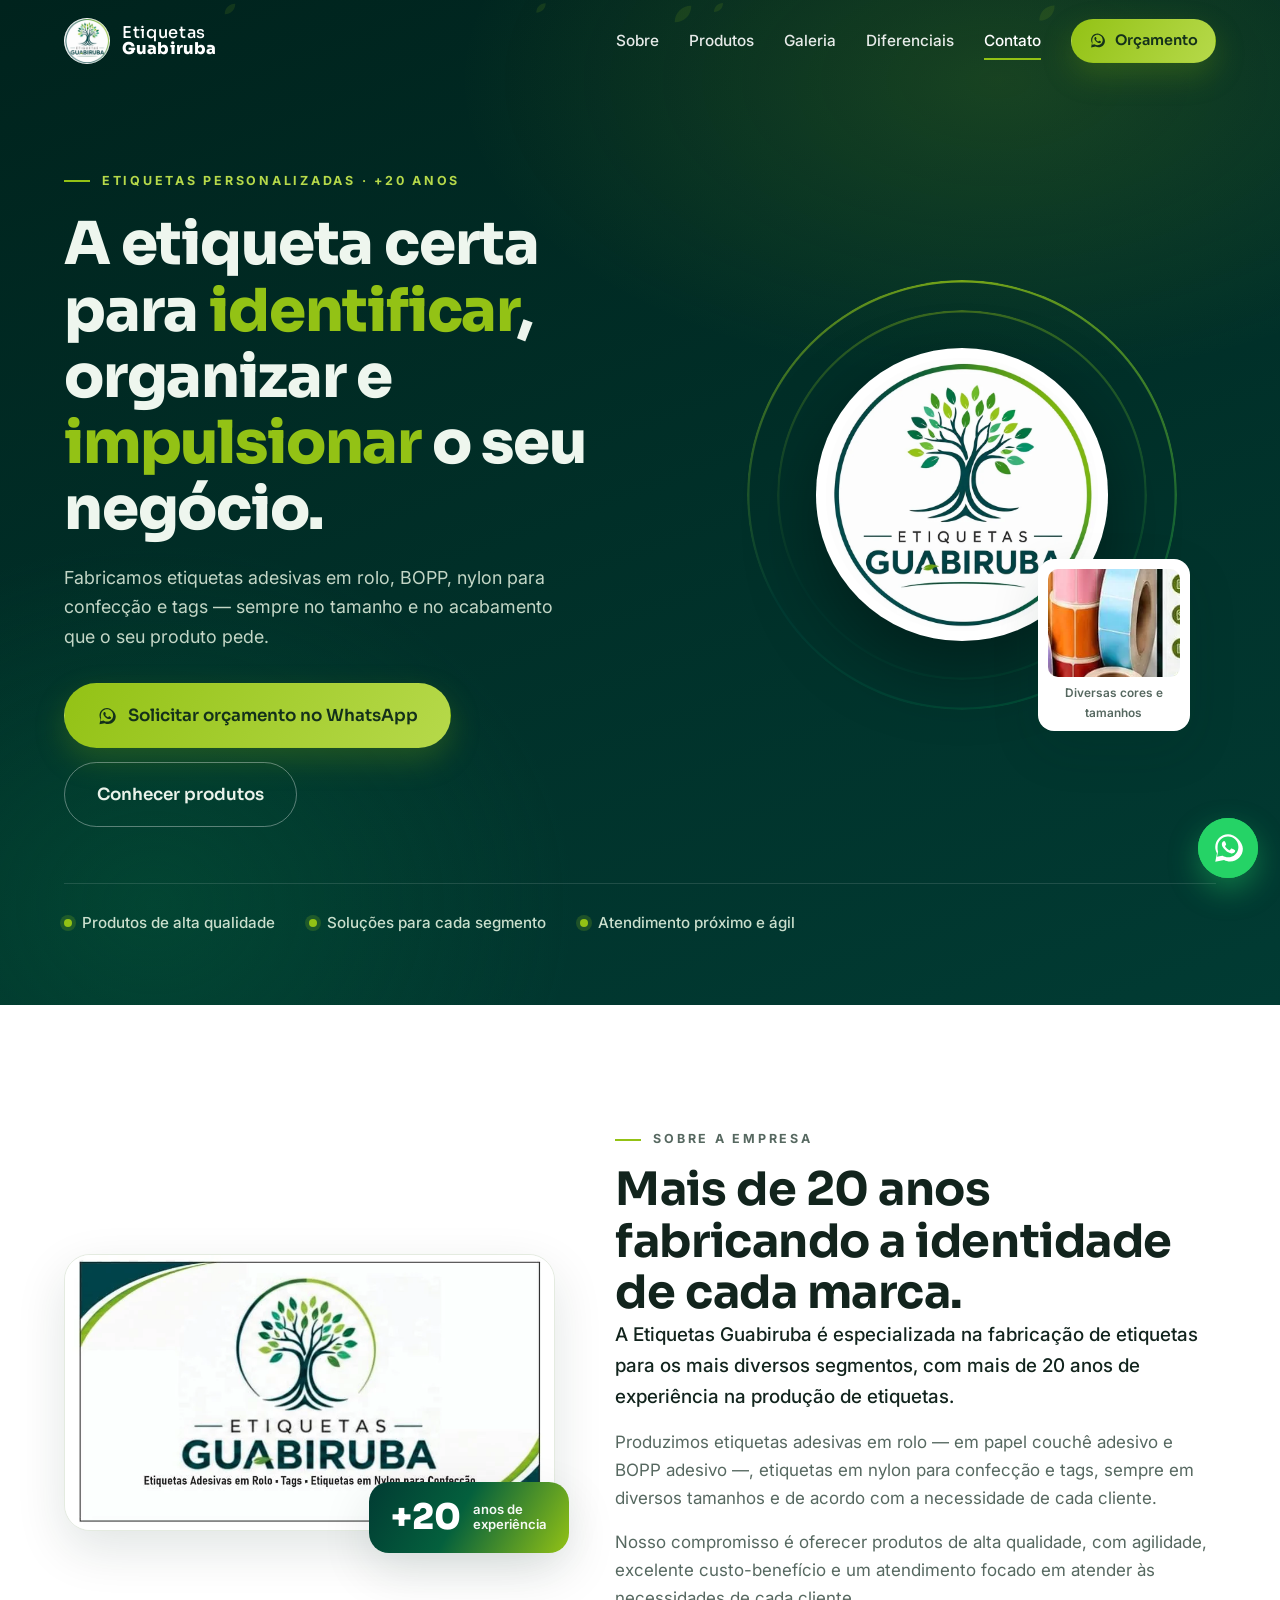
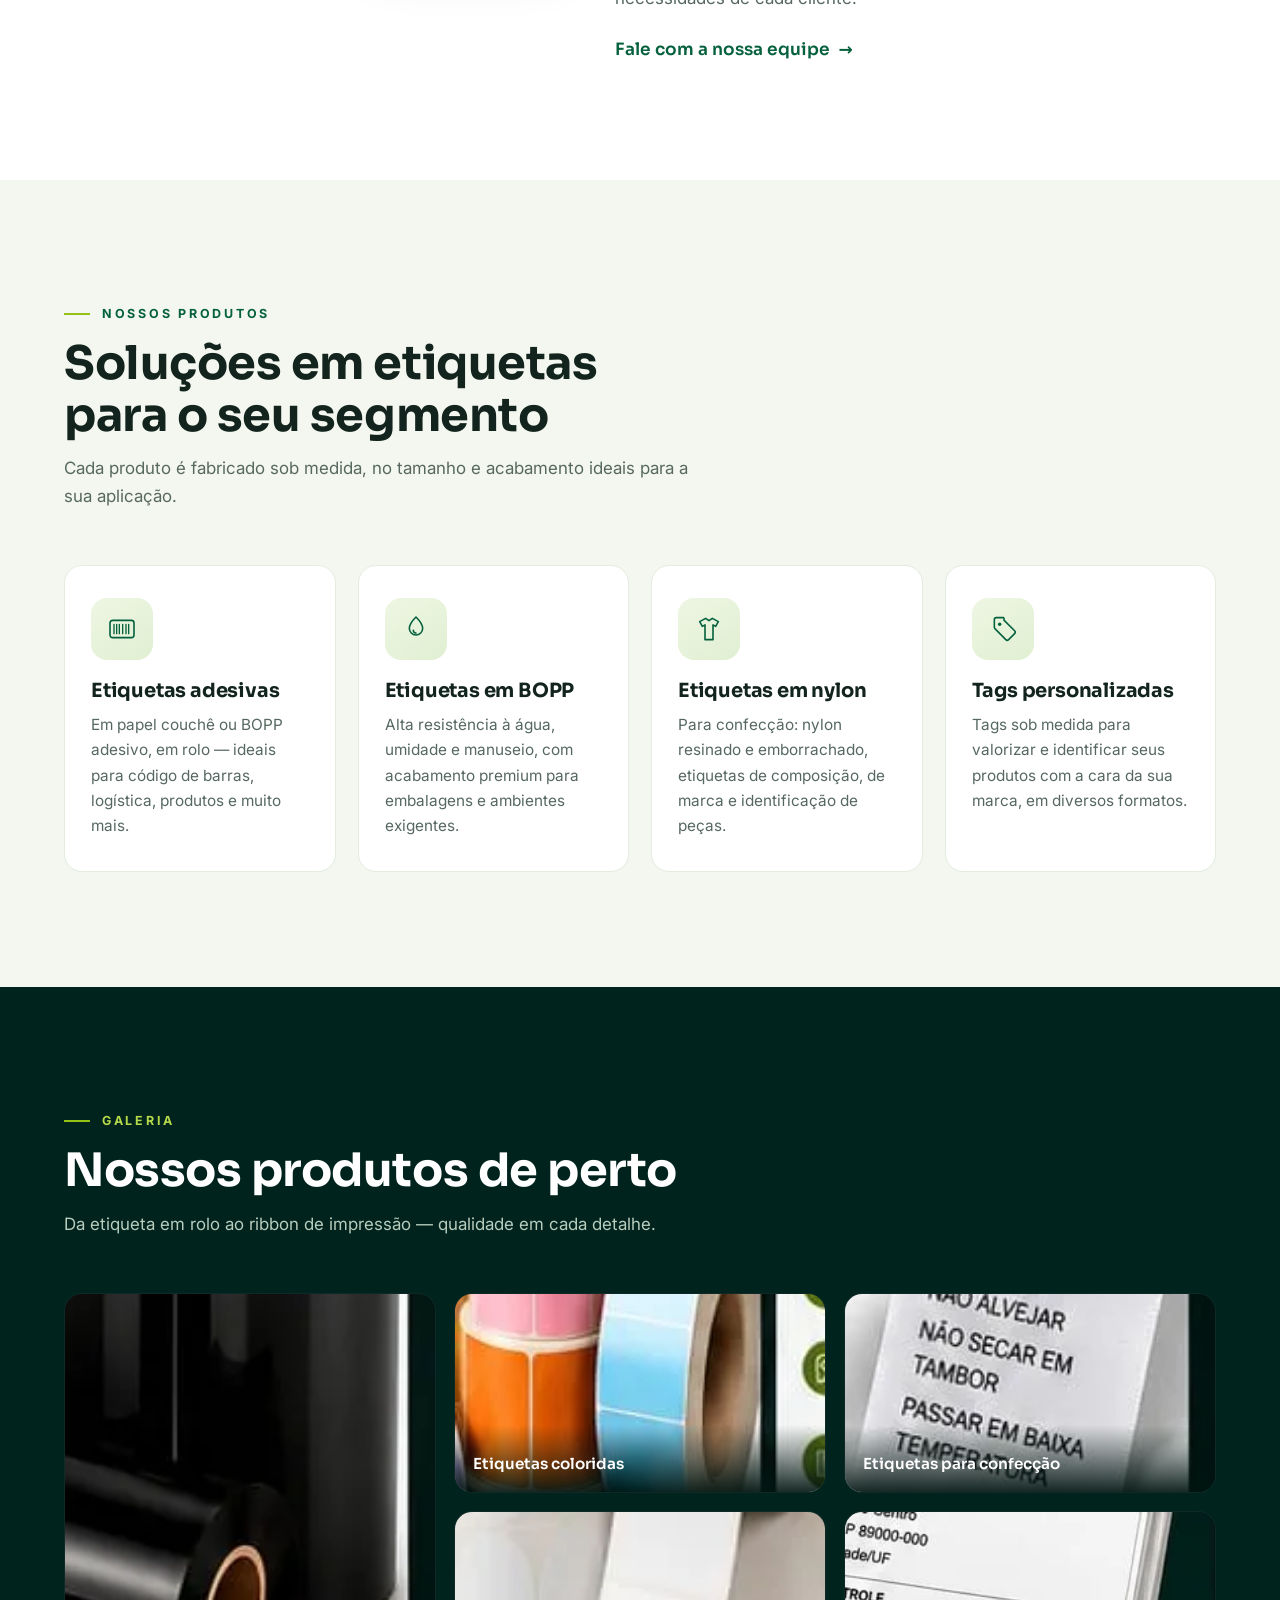
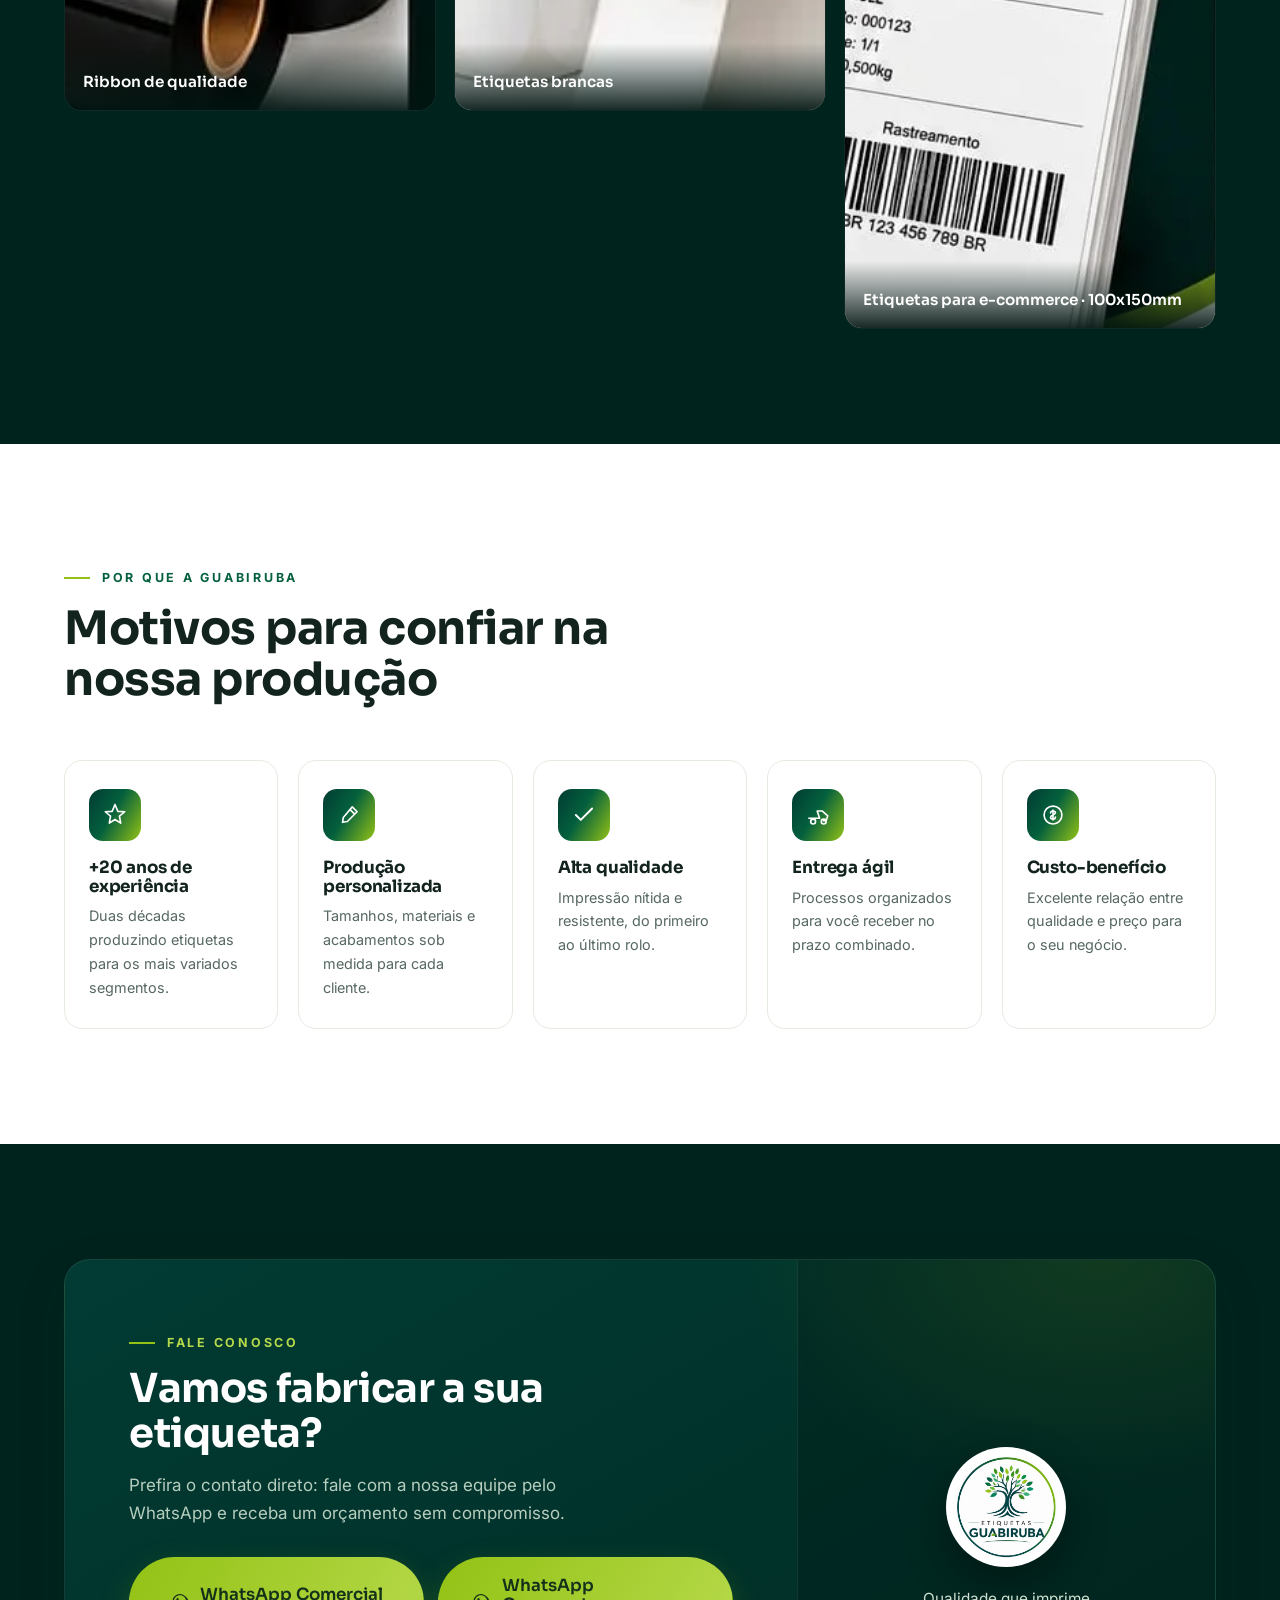
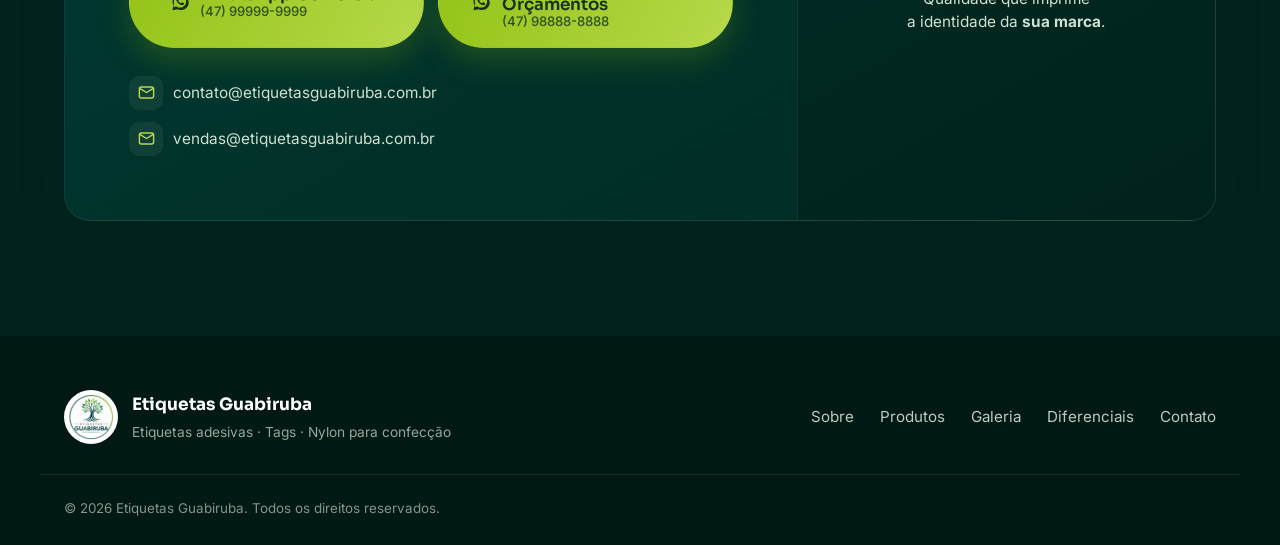
==== commit 0b6336b0: "Update index.html" ====
--- a/index.html
+++ b/index.html
@@ -140,7 +140,7 @@
 
         <div class="about__content reveal" data-reveal-delay="120">
           <p class="eyebrow">Sobre a empresa</p>
-          <h2 class="section__title" id="sobre-titulo">Mais de 20 anos imprimindo a identidade de cada marca.</h2>
+          <h2 class="section__title" id="sobre-titulo">Mais de 20 anos fabricando a identidade de cada marca.</h2>
           <p class="about__lead">
             A Etiquetas Guabiruba é especializada na fabricação de etiquetas para os
             mais diversos segmentos, com mais de 20 anos de experiência na produção de etiquetas.
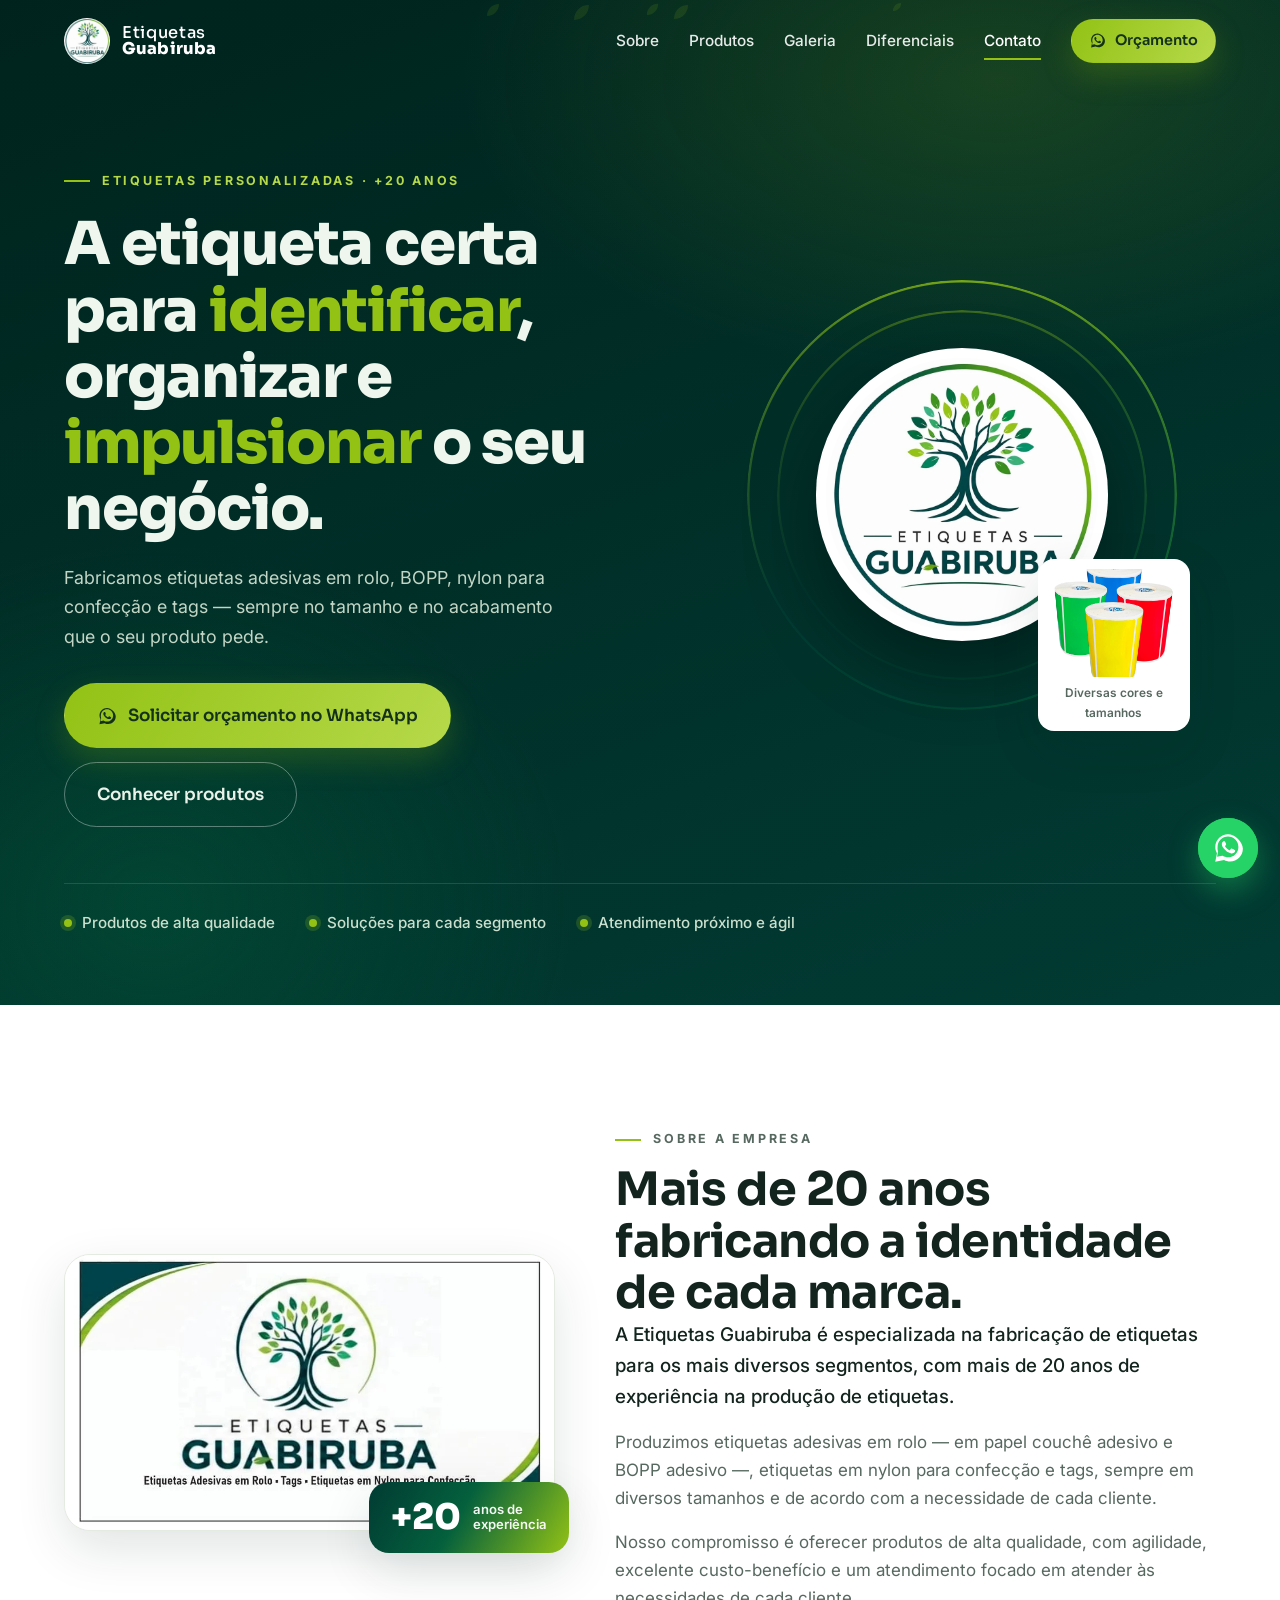
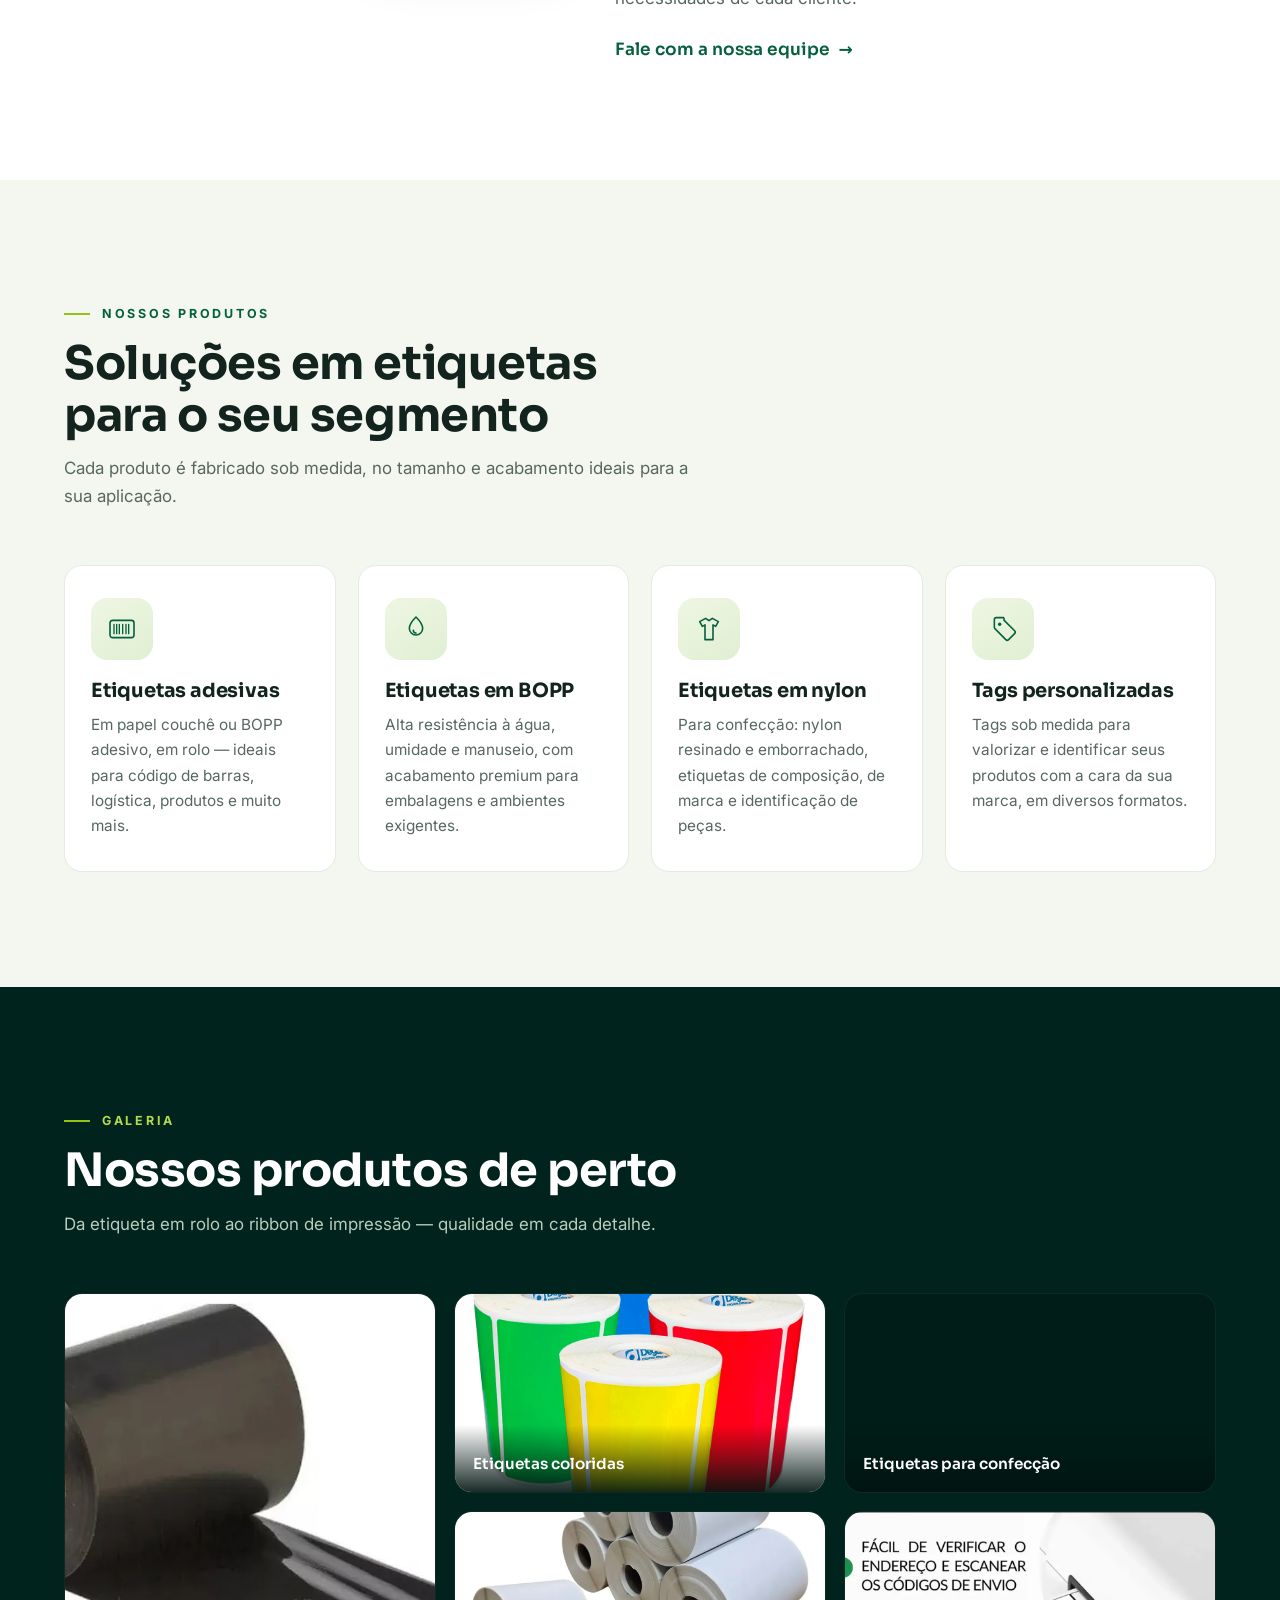
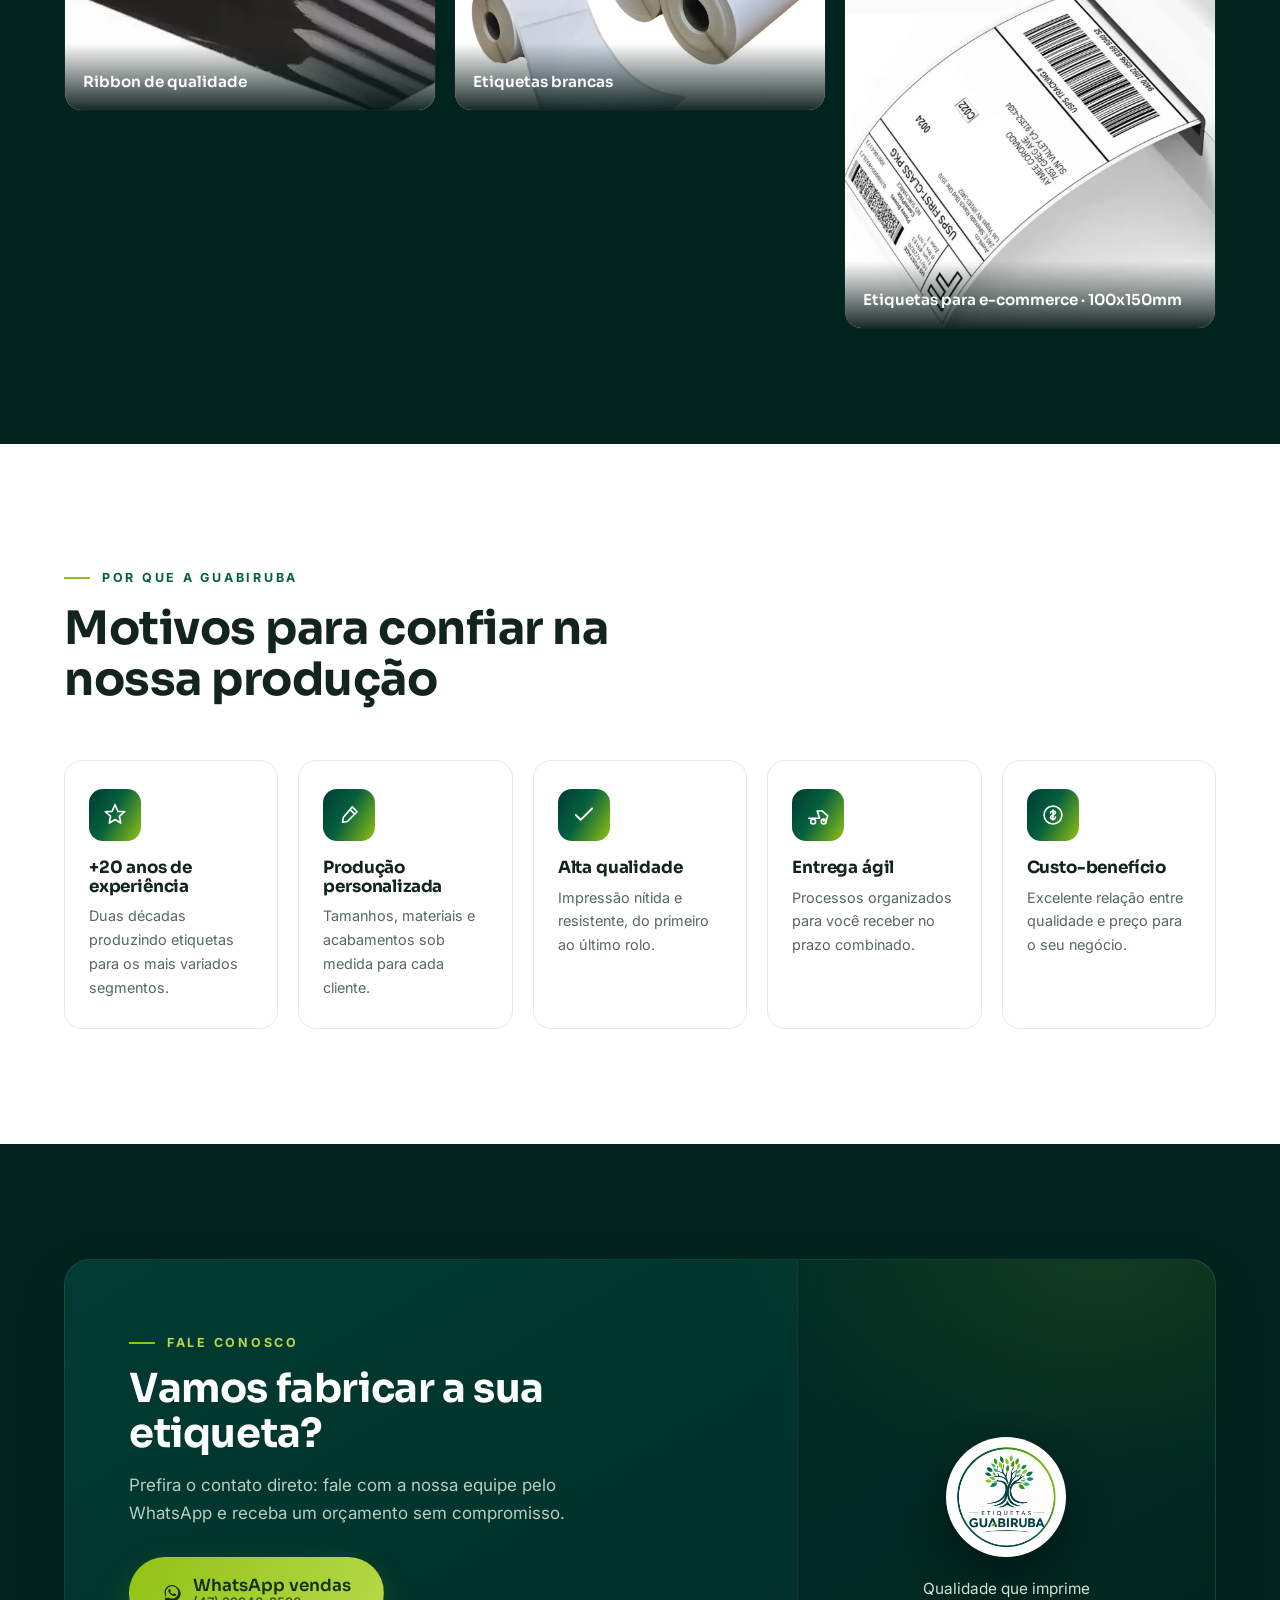
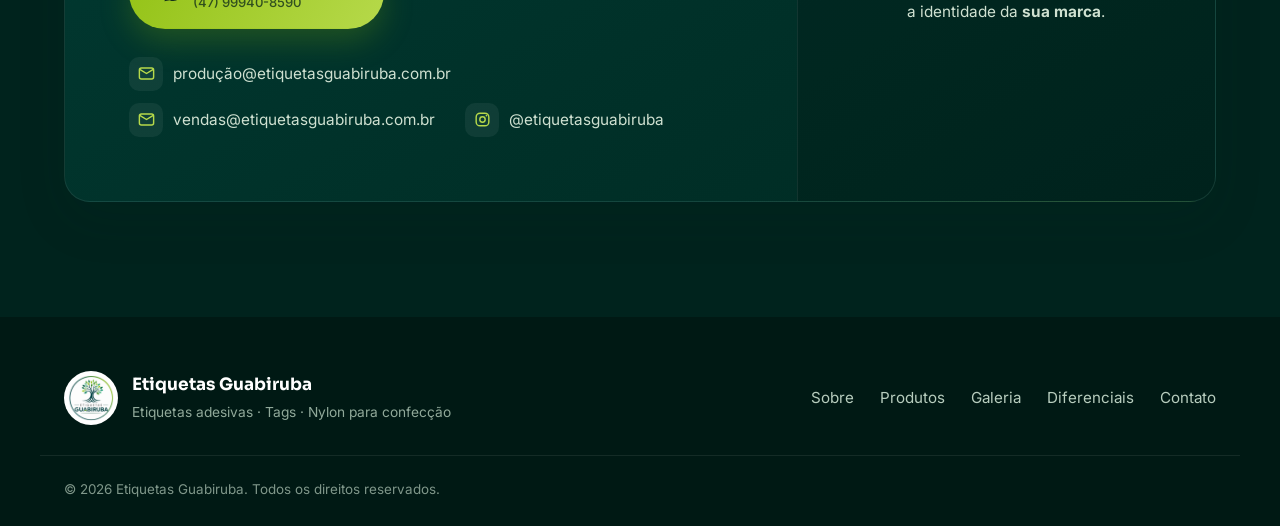
==== commit d513c315: "Add files via upload" ====
--- a/index.html
+++ b/index.html
@@ -310,16 +310,9 @@
               receba um orçamento sem compromisso.
             </p>
 
-            <!-- Dois números de WhatsApp (preenchidos pelo js/script.js) -->
+            <!-- WhatsApp (preenchido pelo js/script.js) -->
             <div class="contact__wa">
-              <a href="#" class="btn btn--primary btn--lg js-wa-num" data-wa-index="0">
-                <span class="btn__icon" aria-hidden="true"></span>
-                <span class="btn__stack">
-                  <span class="js-wa-label">WhatsApp</span>
-                  <small class="js-wa-number"></small>
-                </span>
-              </a>
-              <a href="#" class="btn btn--primary btn--lg js-wa-num" data-wa-index="1">
+              <a href="#" class="btn btn--primary btn--lg js-wa-num" data-wa-index="0" style="flex: 0 1 auto;">
                 <span class="btn__icon" aria-hidden="true"></span>
                 <span class="btn__stack">
                   <span class="js-wa-label">WhatsApp</span>
@@ -328,7 +321,7 @@
               </a>
             </div>
 
-            <!-- Dois e-mails (preenchidos pelo js/script.js) -->
+            <!-- E-mails e Instagram (preenchidos pelo js/script.js) -->
             <ul class="contact__list">
               <li>
                 <span class="contact__list-ic" aria-hidden="true">
@@ -342,6 +335,12 @@
                 </span>
                 <a href="#" class="js-email" data-email-index="1">e-mail</a>
               </li>
+              <li>
+                <span class="contact__list-ic" aria-hidden="true">
+                  <svg viewBox="0 0 24 24" fill="none"><rect x="4" y="4" width="16" height="16" rx="5" stroke="currentColor" stroke-width="1.8"/><circle cx="12" cy="12" r="3.4" stroke="currentColor" stroke-width="1.8"/><circle cx="17" cy="7" r="1.1" fill="currentColor"/></svg>
+                </span>
+                <a href="#" class="js-instagram">Instagram</a>
+              </li>
             </ul>
           </div>
 
@@ -392,7 +391,7 @@
     "description": "Fabricação de etiquetas adesivas em rolo, BOPP, nylon para confecção e tags personalizadas, com mais de 20 anos de experiência.",
     "image": "https://www.etiquetasguabiruba.com.br/assets/logo-circular.jpg",
     "url": "https://www.etiquetasguabiruba.com.br/",
-    "telephone": "+5547999999999",
+    "telephone": "+5547999408590",
     "priceRange": "$$",
     "address": {
       "@type": "PostalAddress",
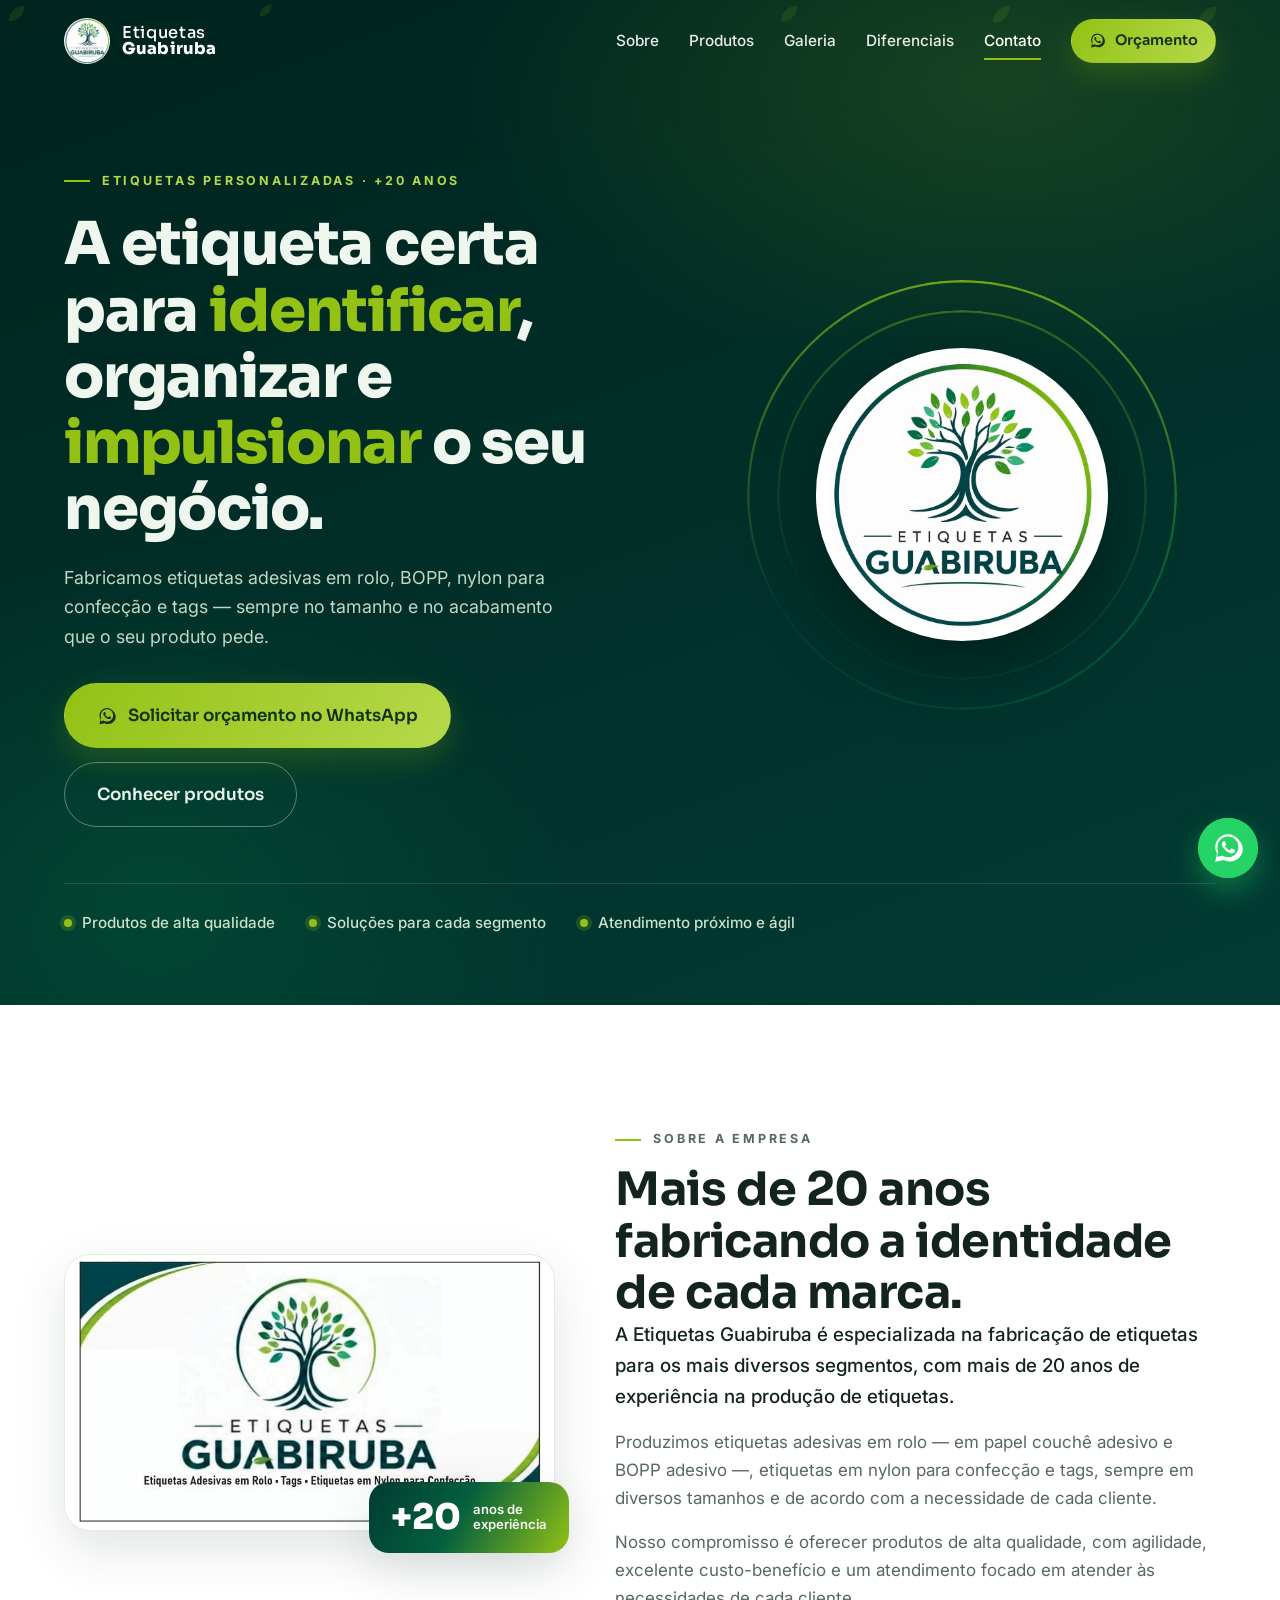
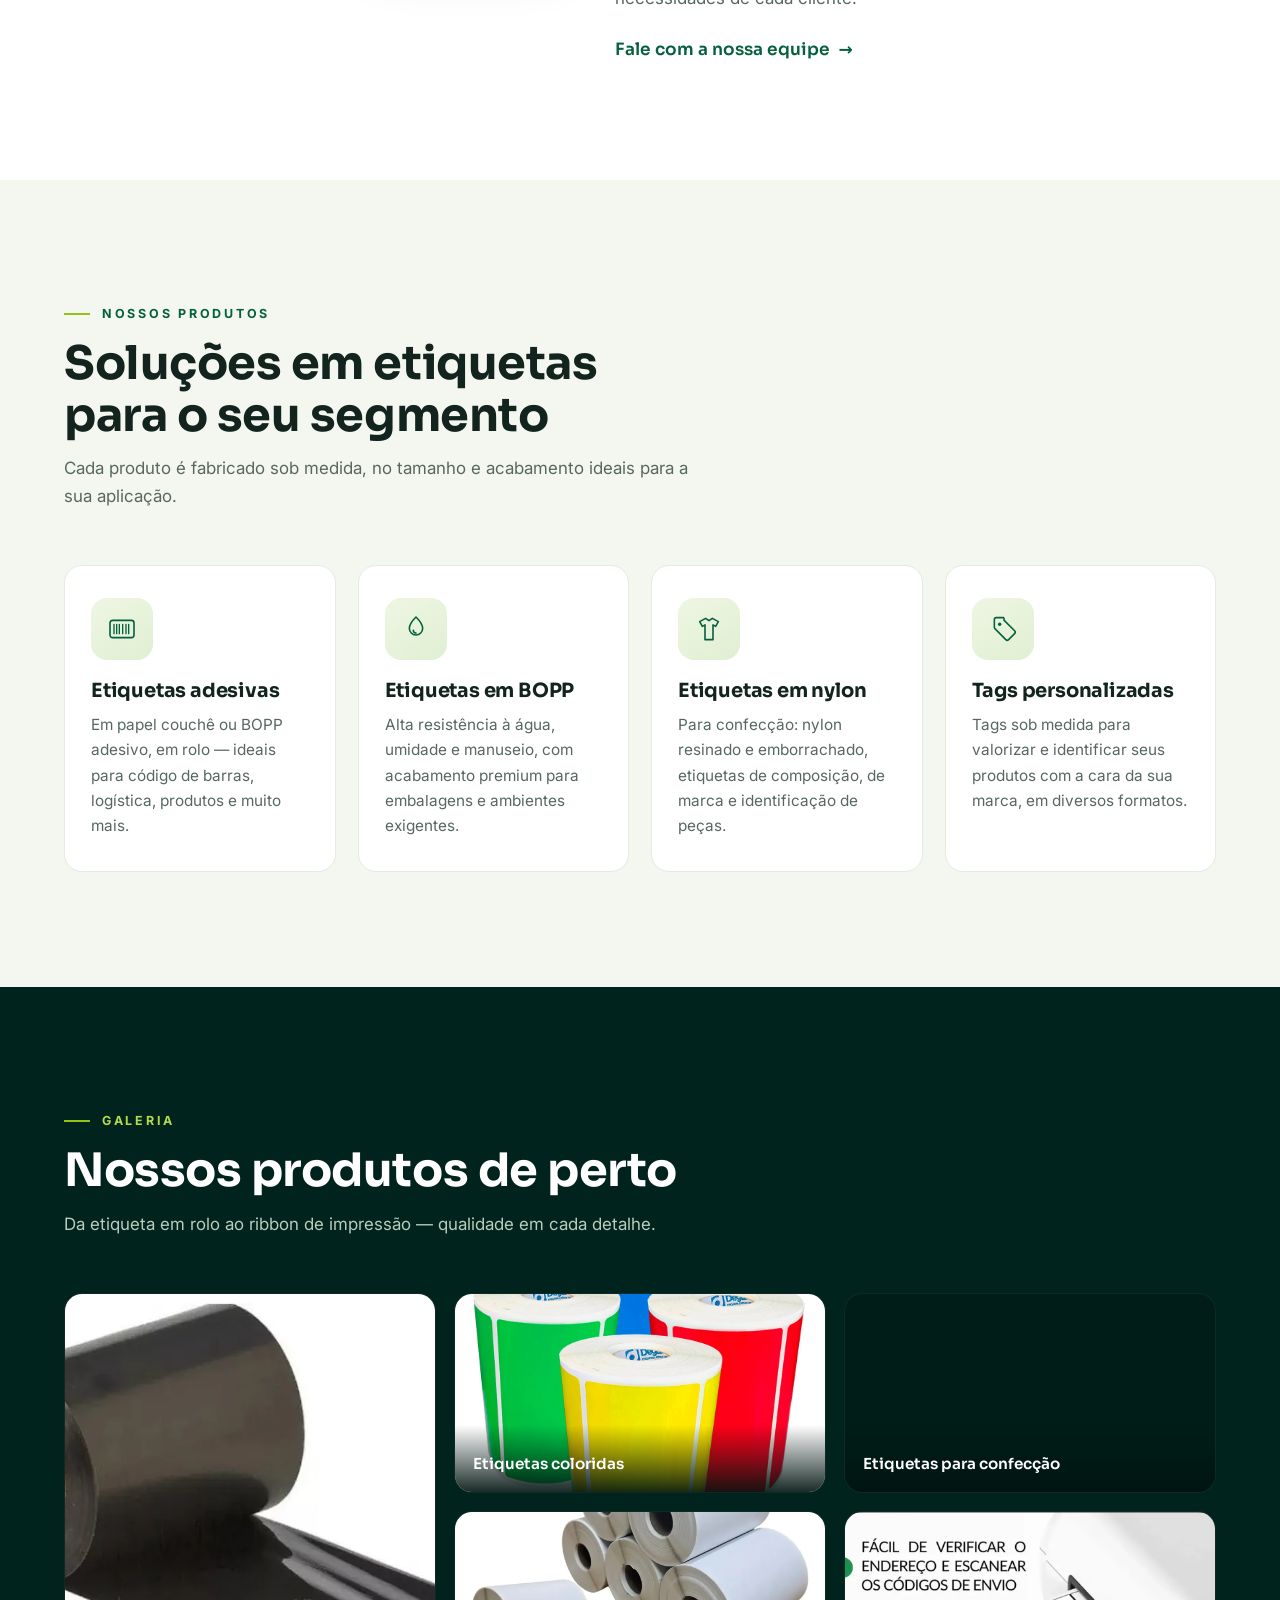
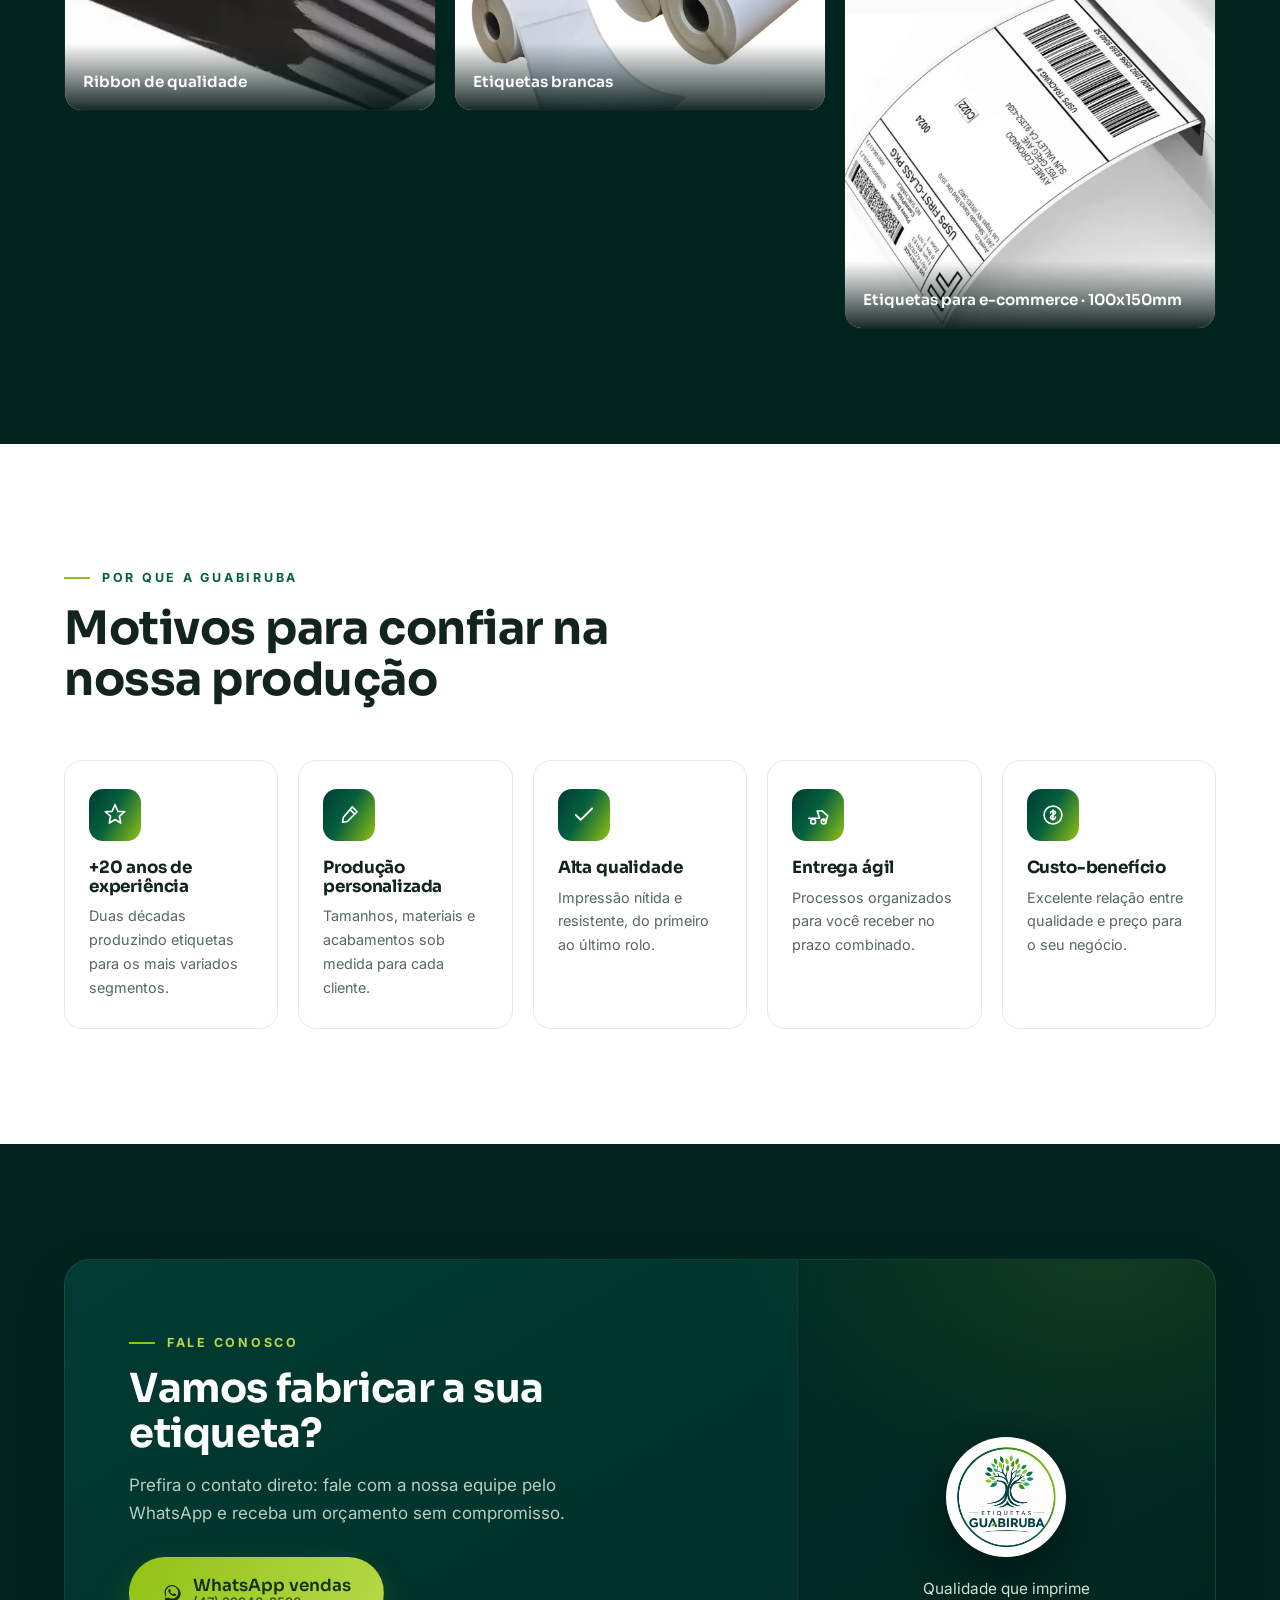
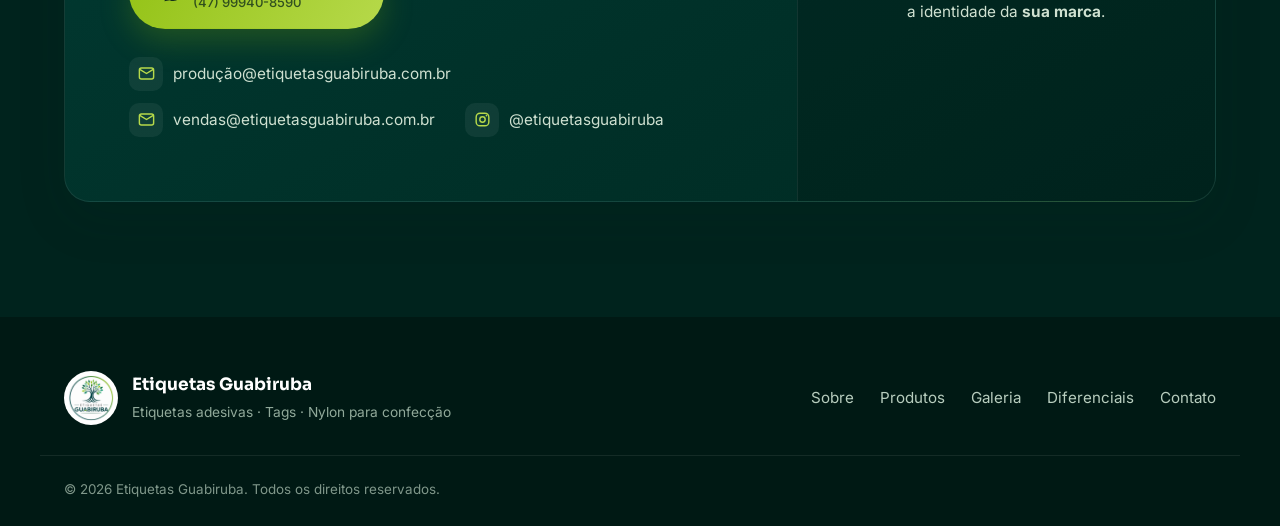
==== commit 06aacb54: "Add files via upload" ====
--- a/index.html
+++ b/index.html
@@ -107,11 +107,6 @@
             <span class="ring ring--2" aria-hidden="true"></span>
             <img src="assets/logo-circular.webp" alt="Marca Etiquetas Guabiruba" class="ring-stage__logo"
                  width="800" height="800" fetchpriority="high" decoding="async" />
-            <figure class="float-card">
-              <img src="assets/hero-destaque.webp" alt="Rolos de etiquetas coloridas fabricadas pela Etiquetas Guabiruba"
-                   width="172" height="330" decoding="async" />
-              <figcaption>Diversas cores e tamanhos</figcaption>
-            </figure>
           </div>
         </div>
       </div>
@@ -391,7 +386,7 @@
     "description": "Fabricação de etiquetas adesivas em rolo, BOPP, nylon para confecção e tags personalizadas, com mais de 20 anos de experiência.",
     "image": "https://www.etiquetasguabiruba.com.br/assets/logo-circular.jpg",
     "url": "https://www.etiquetasguabiruba.com.br/",
-    "telephone": "+5547999408590",
+    "telephone": "+5547999999999",
     "priceRange": "$$",
     "address": {
       "@type": "PostalAddress",
